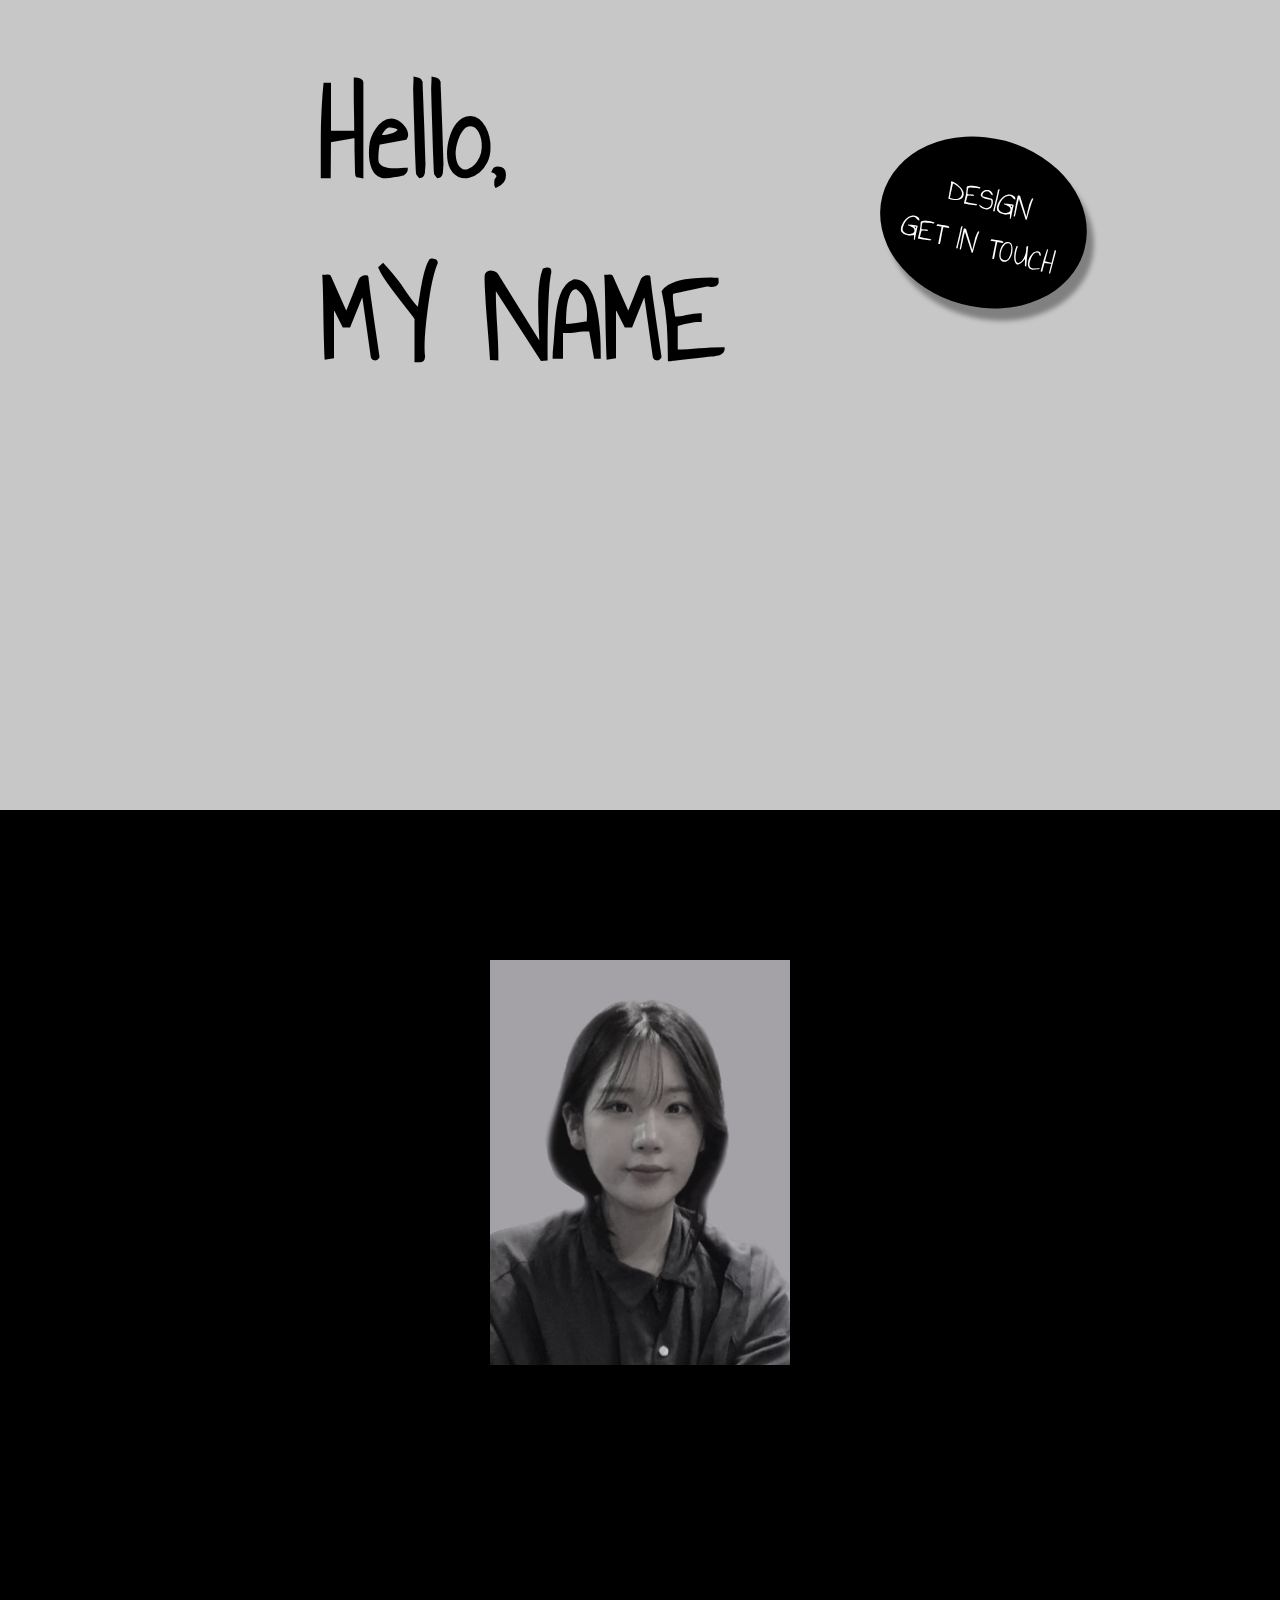
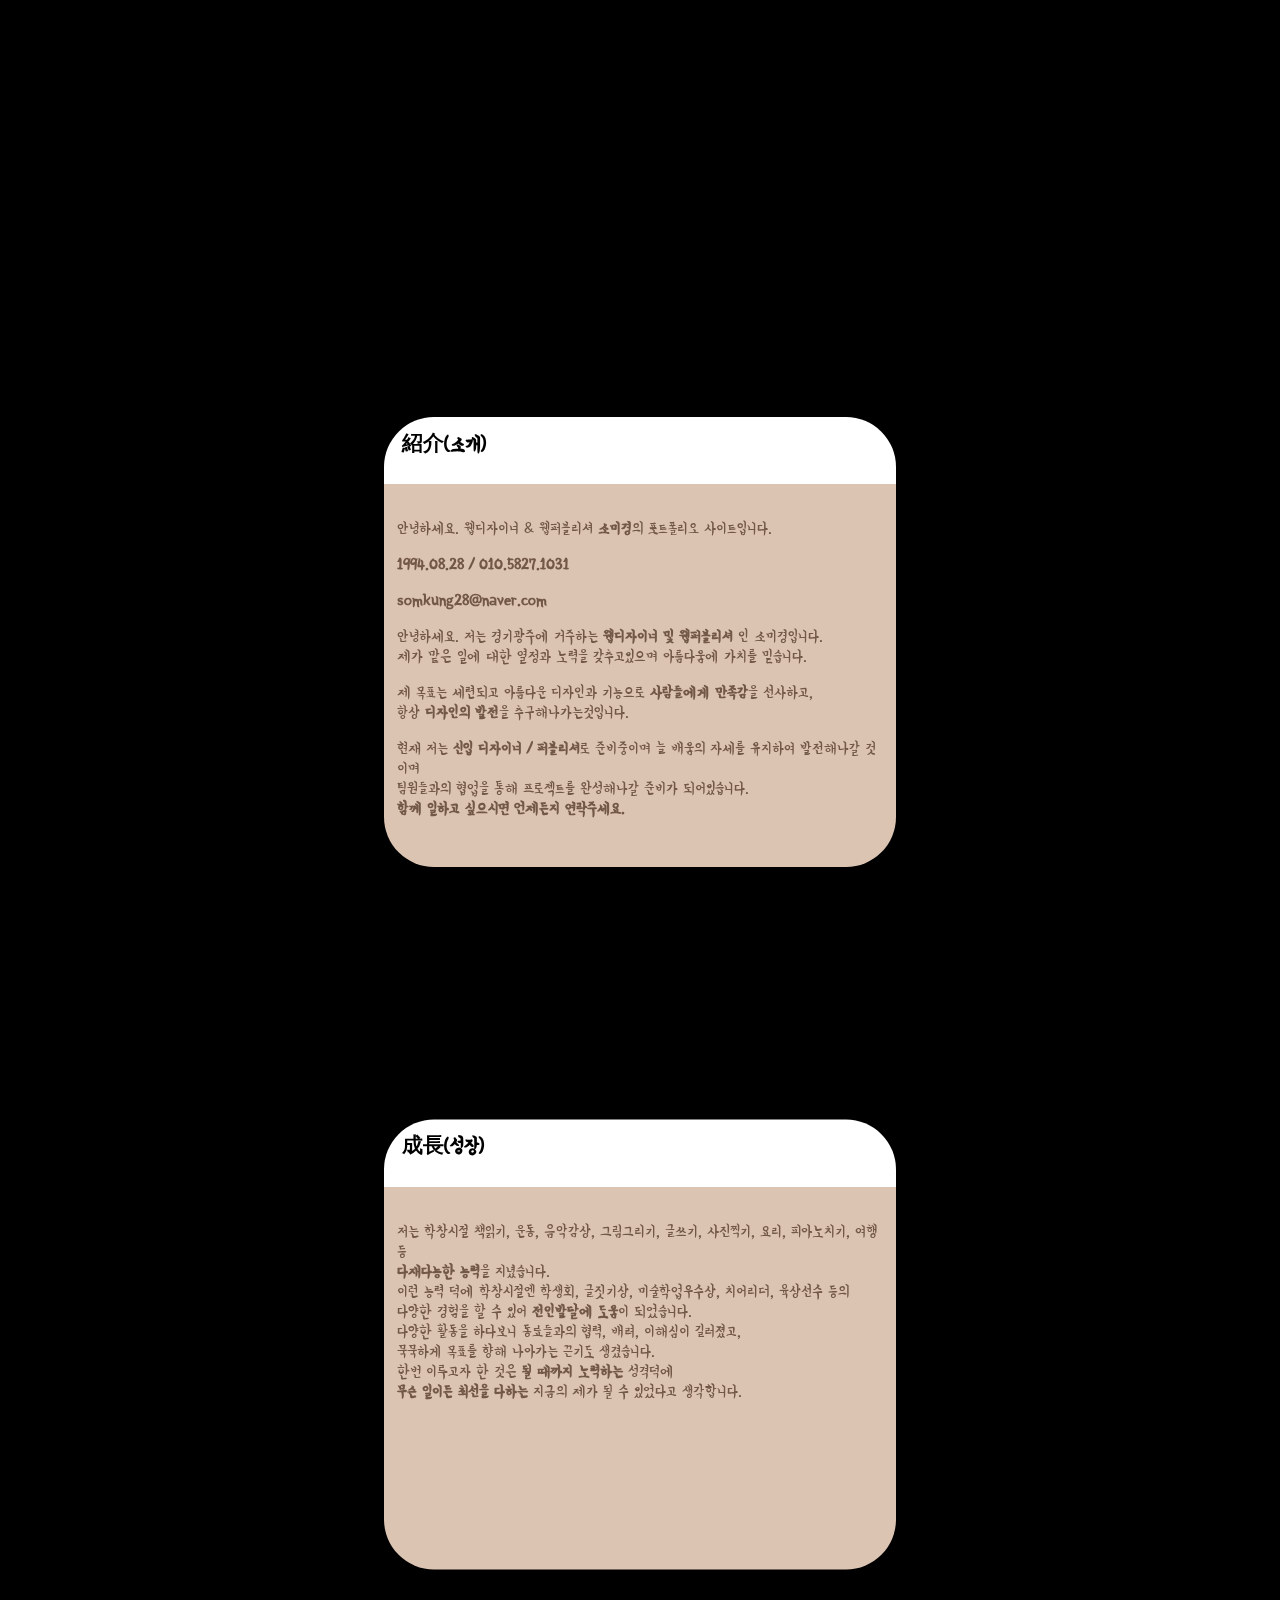
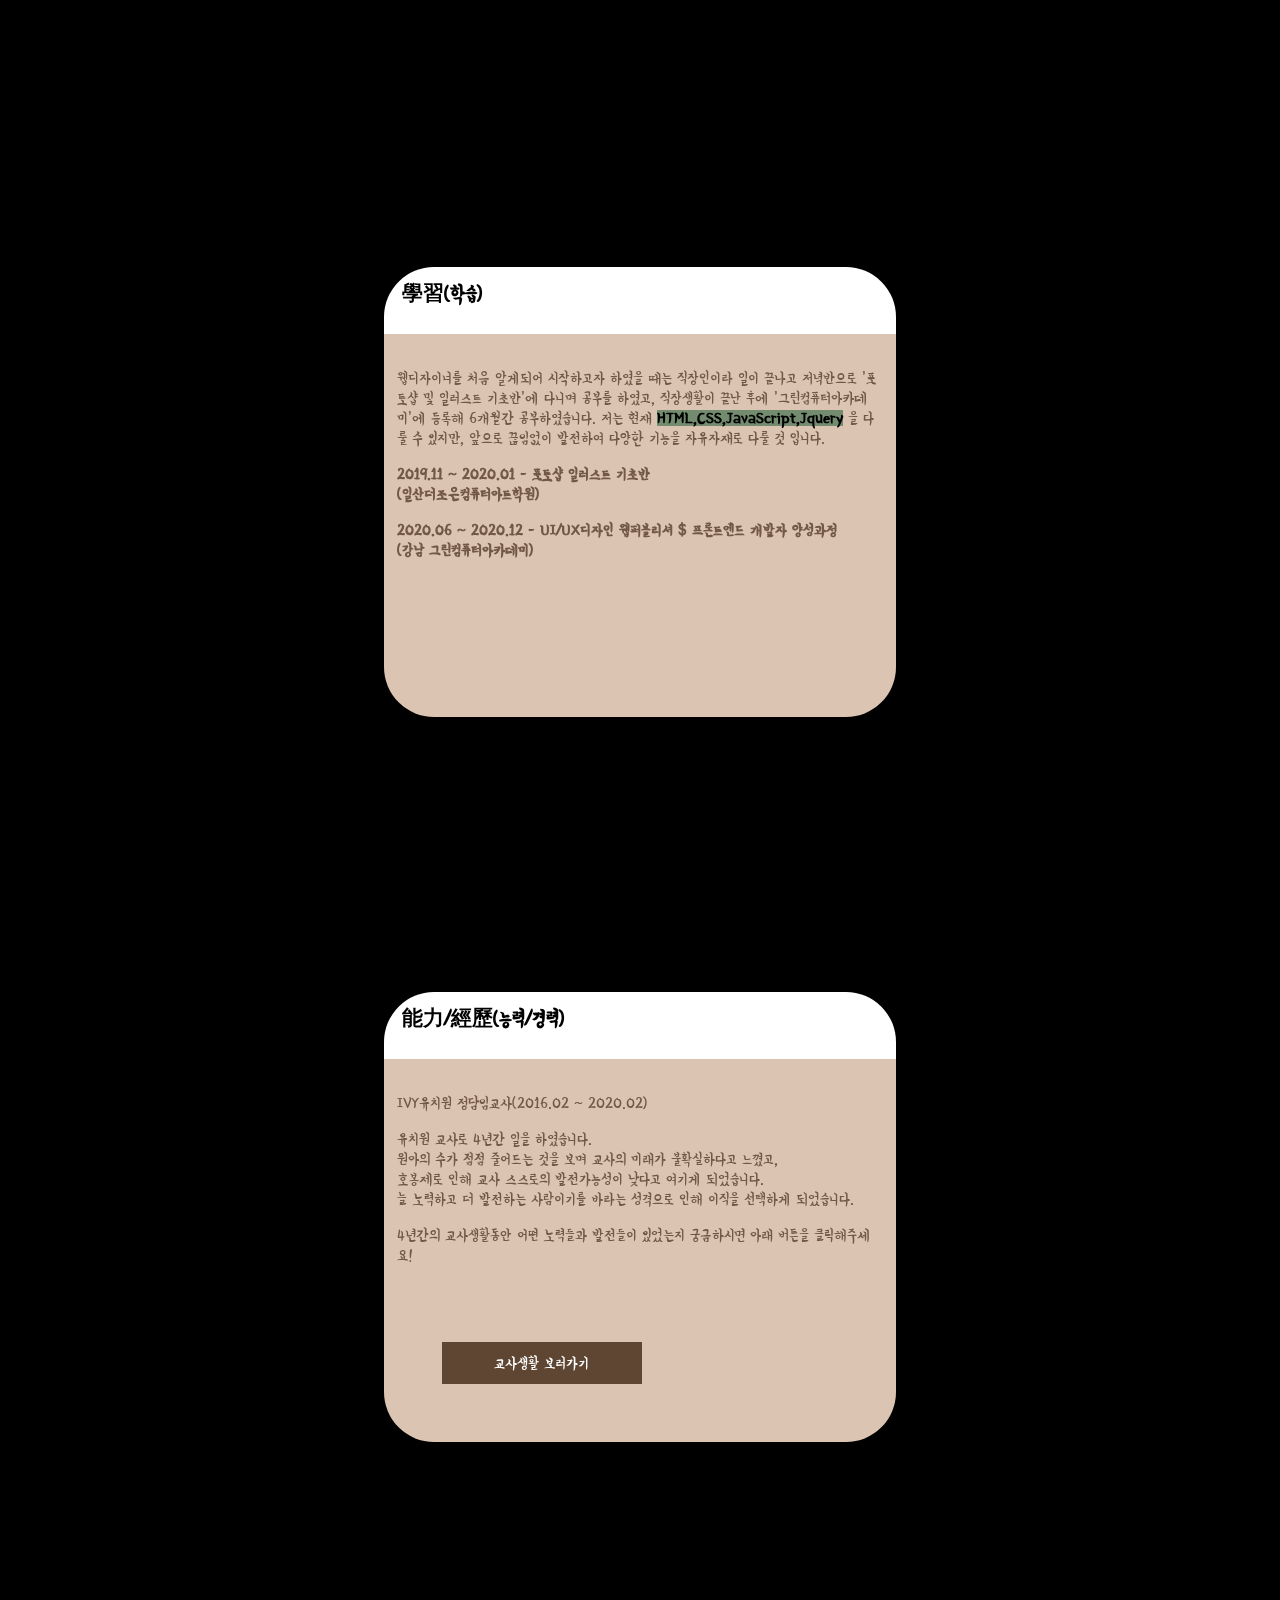
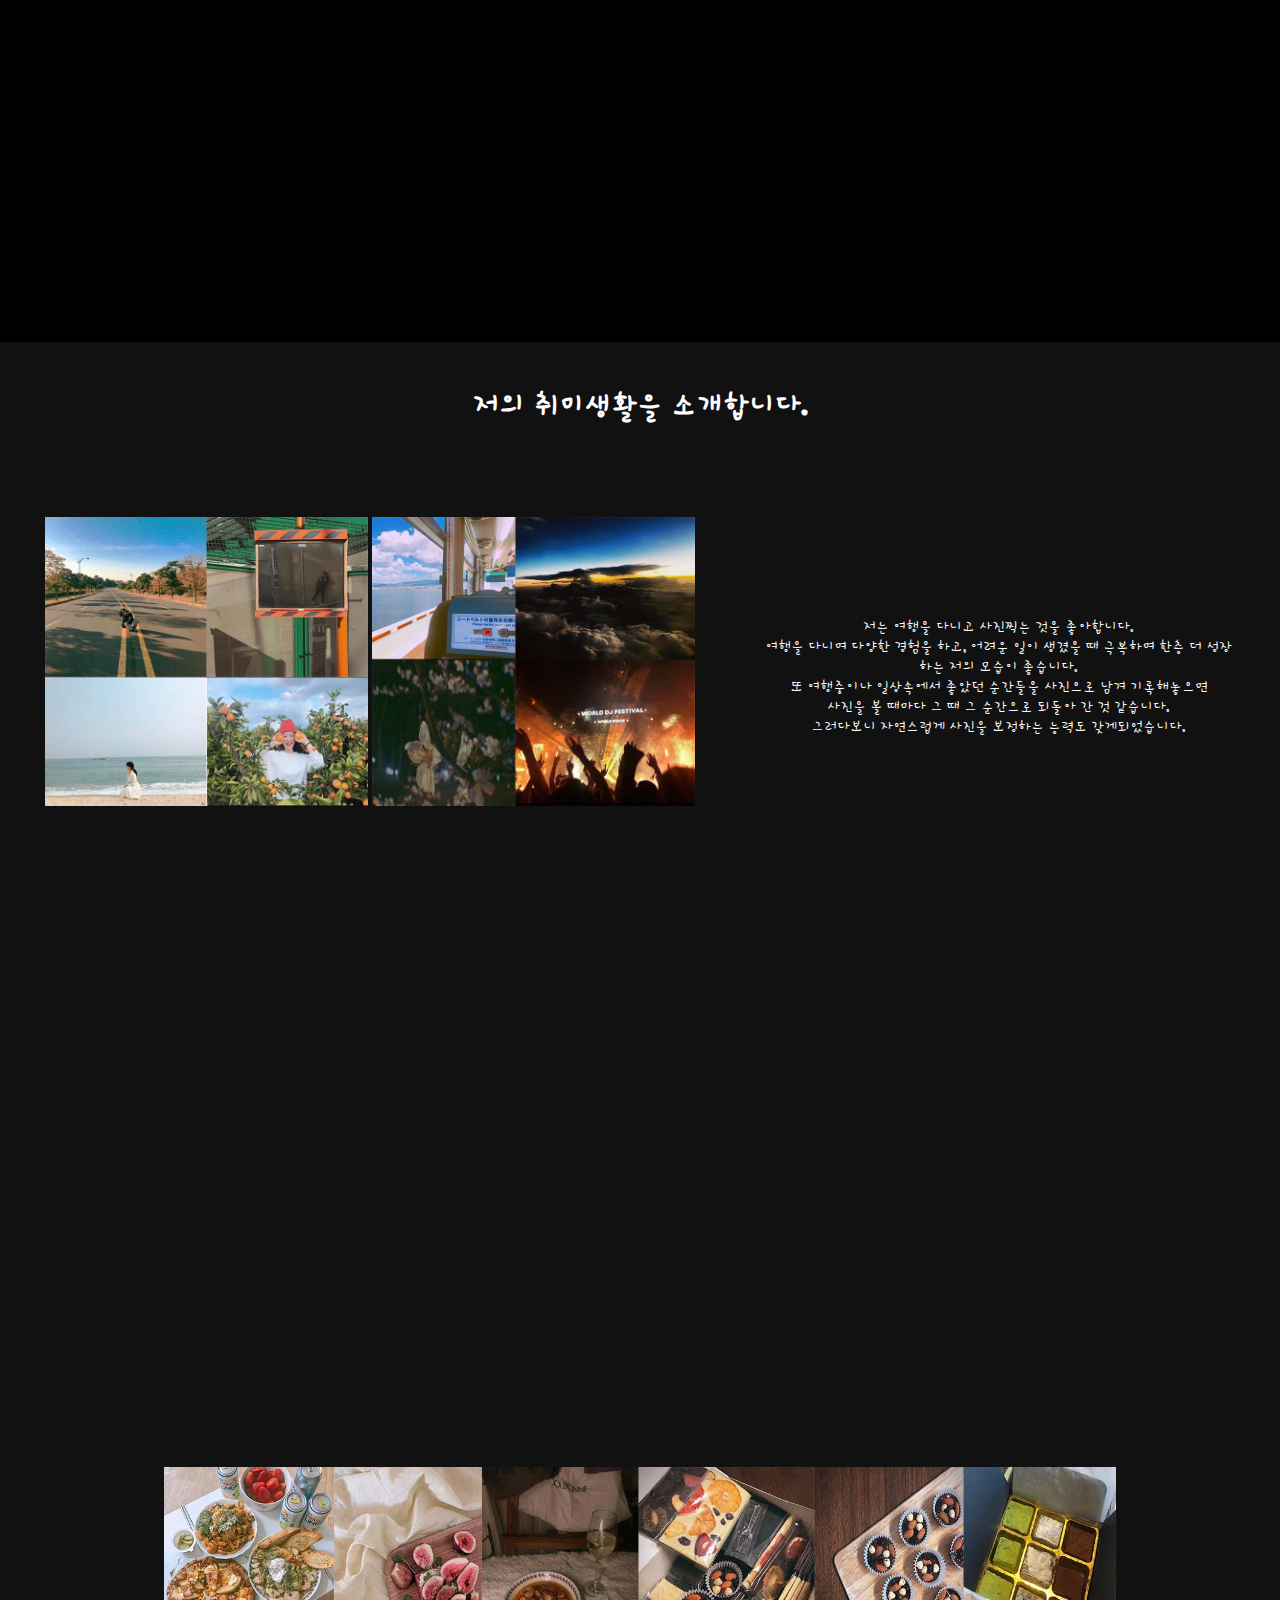
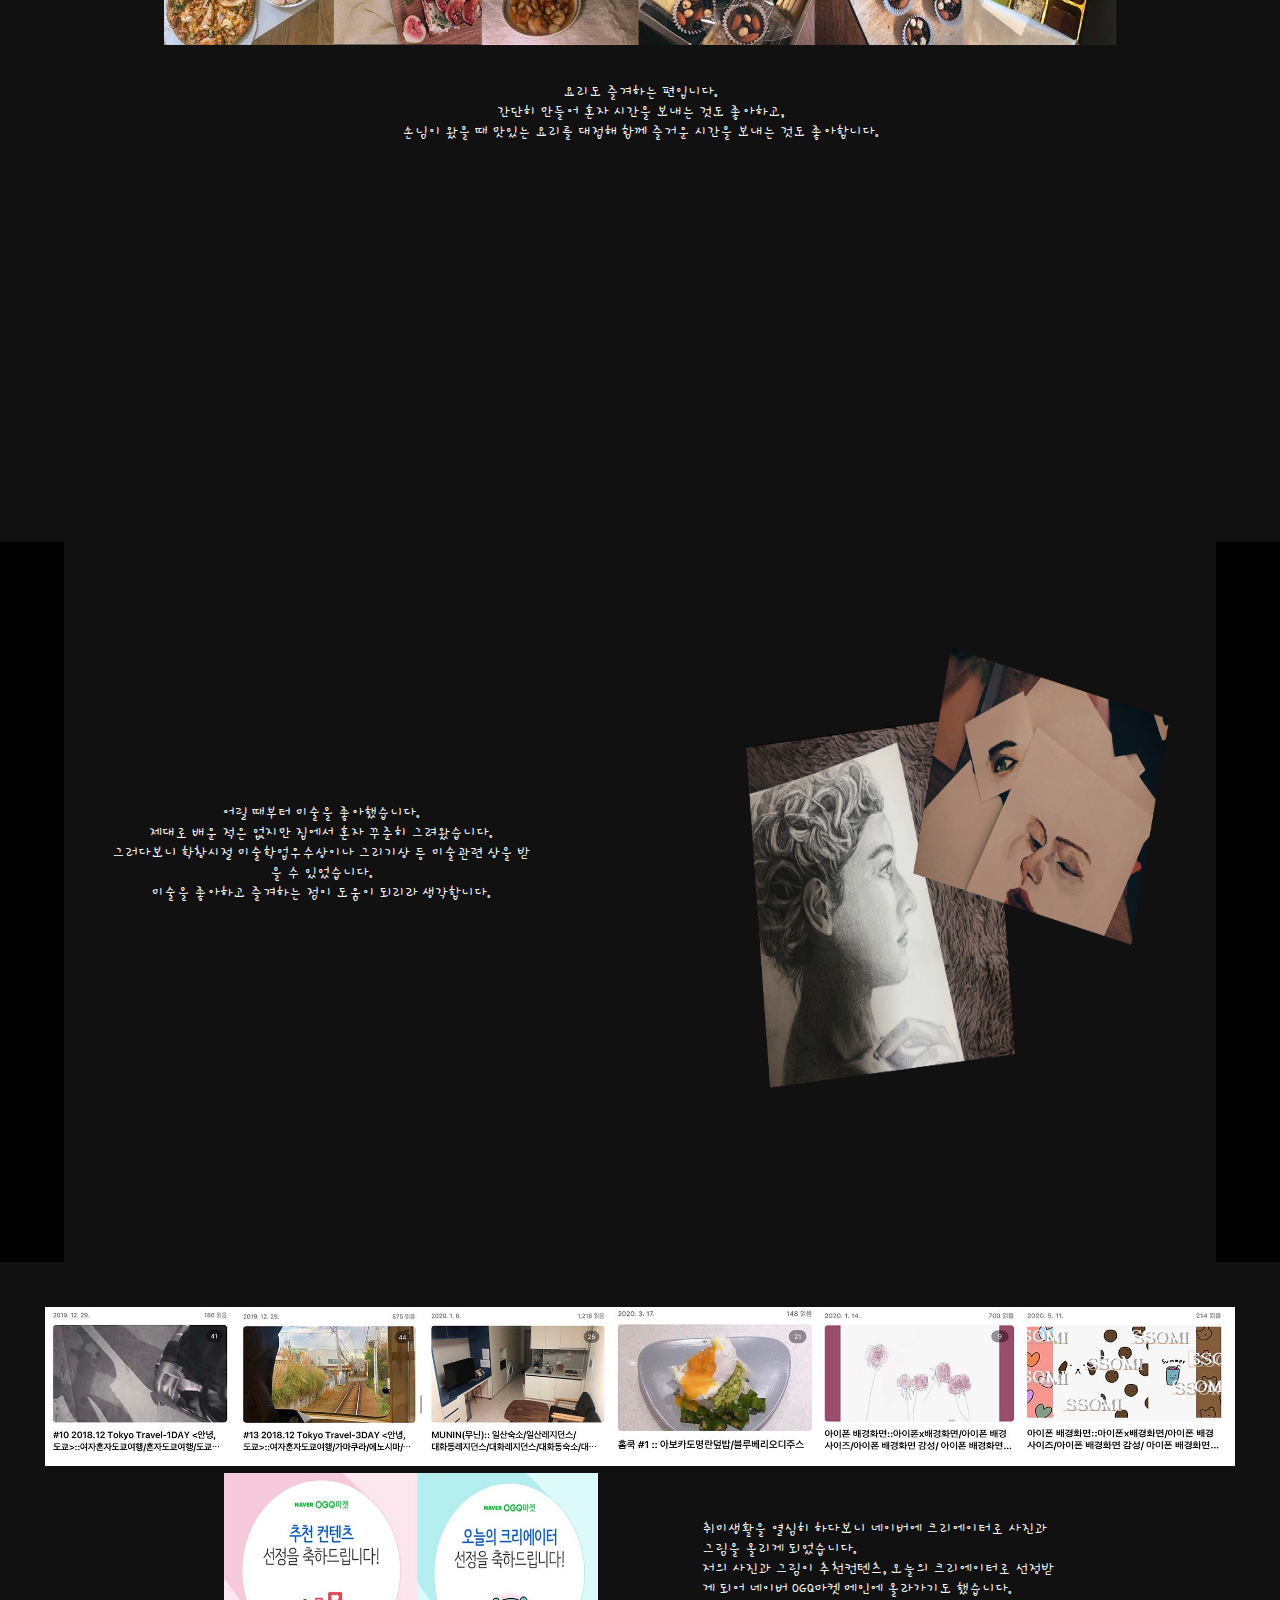
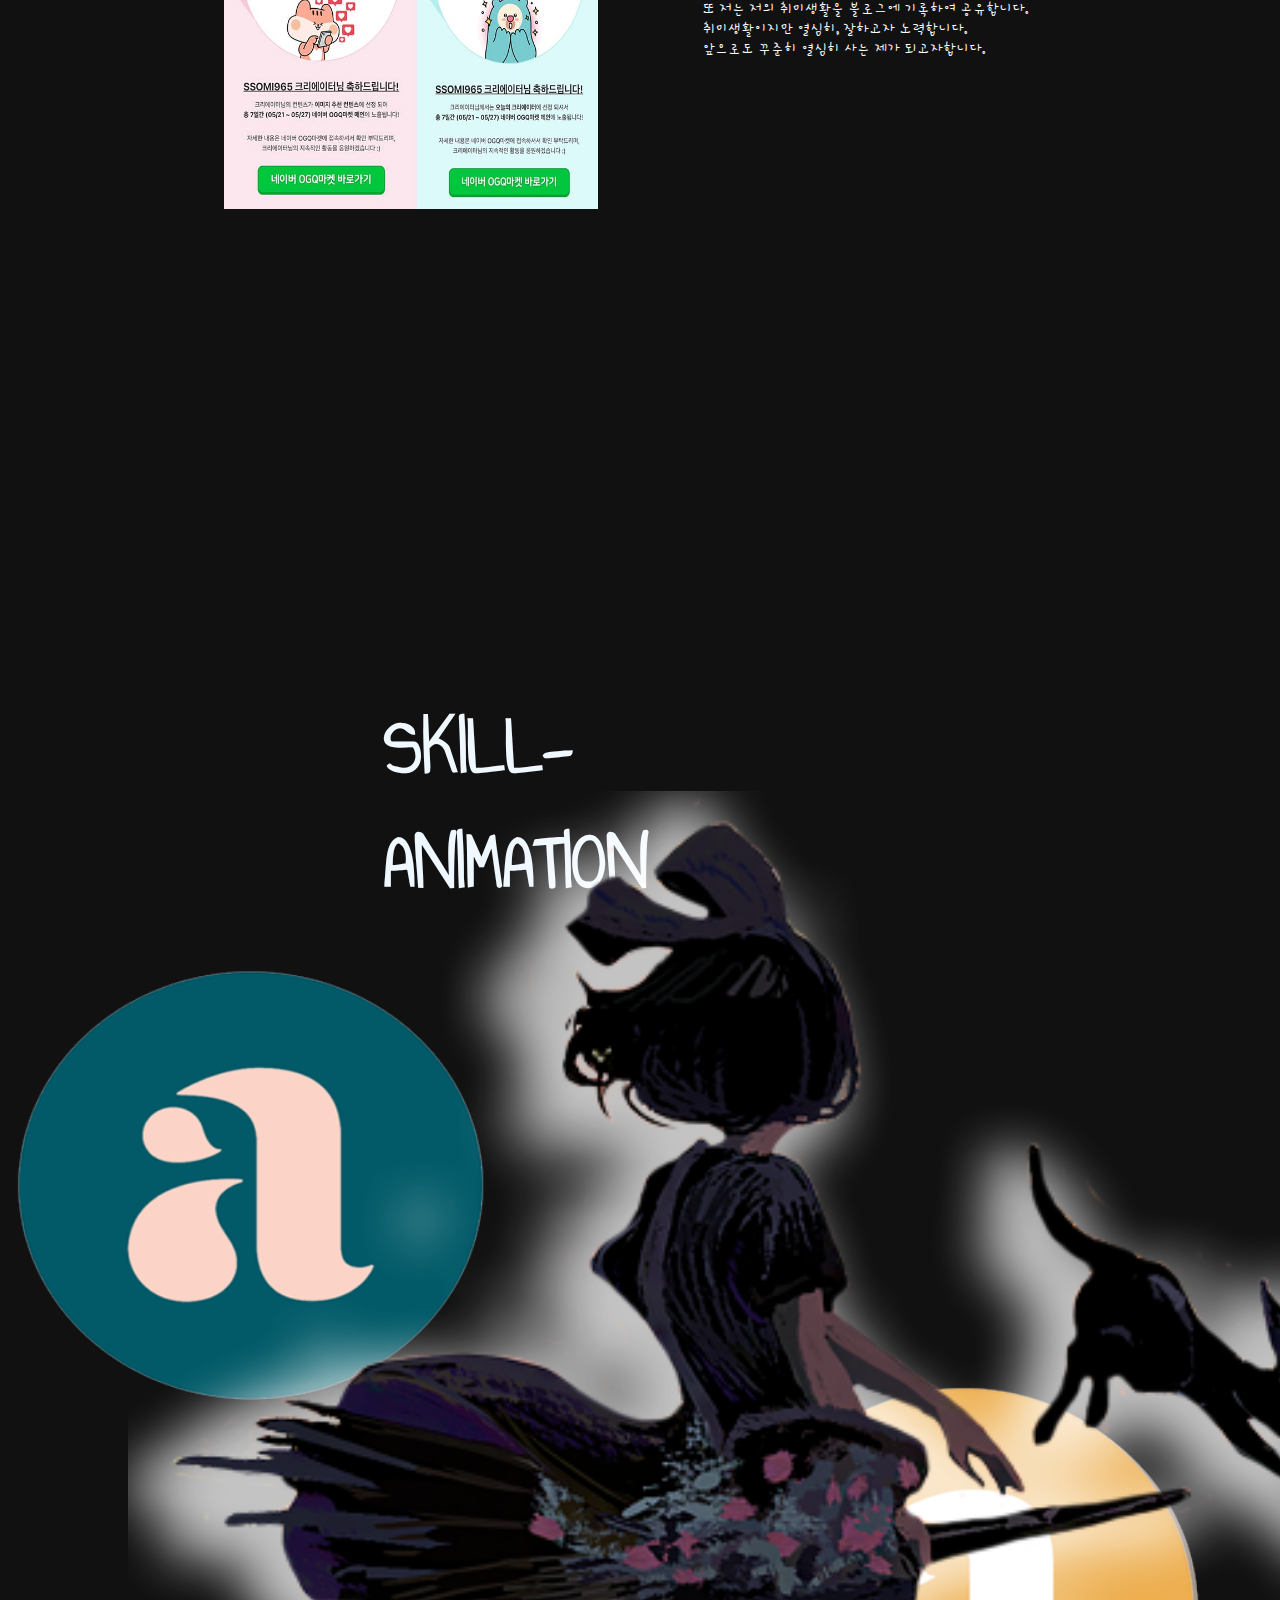
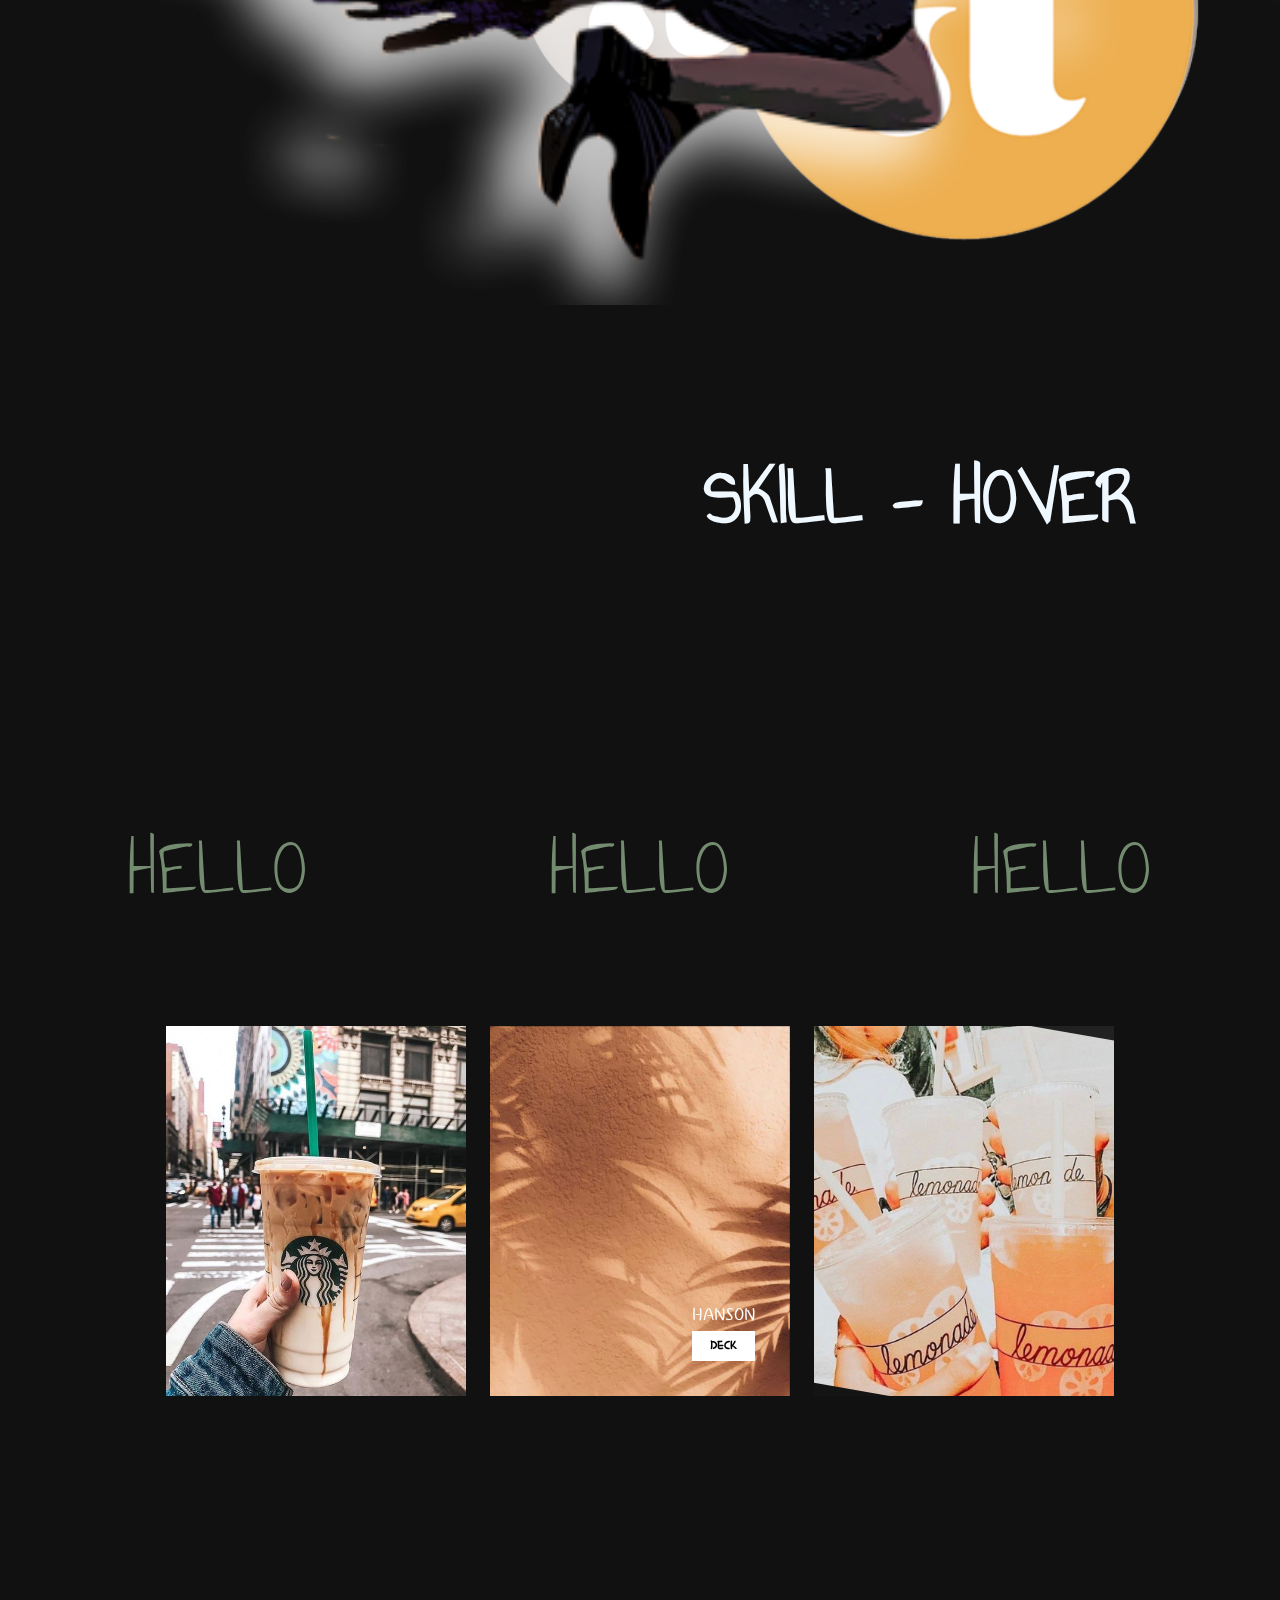
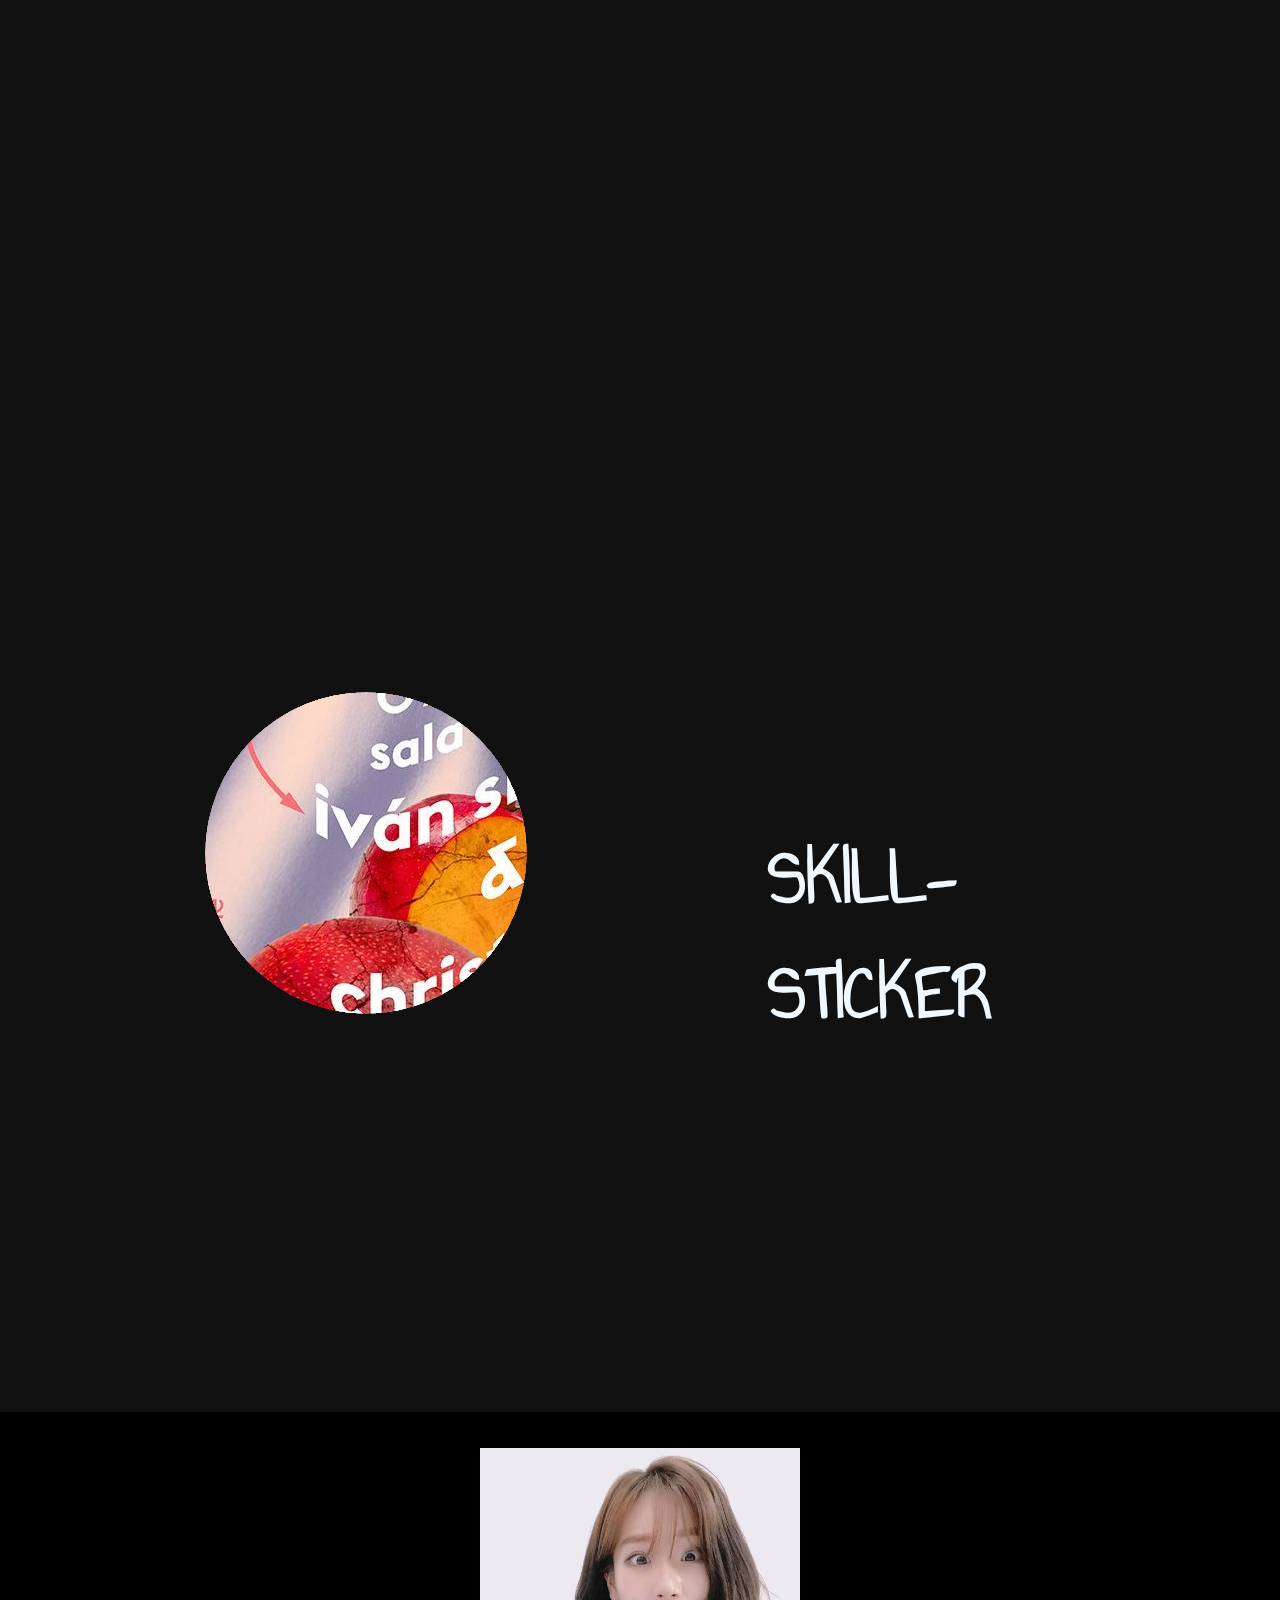
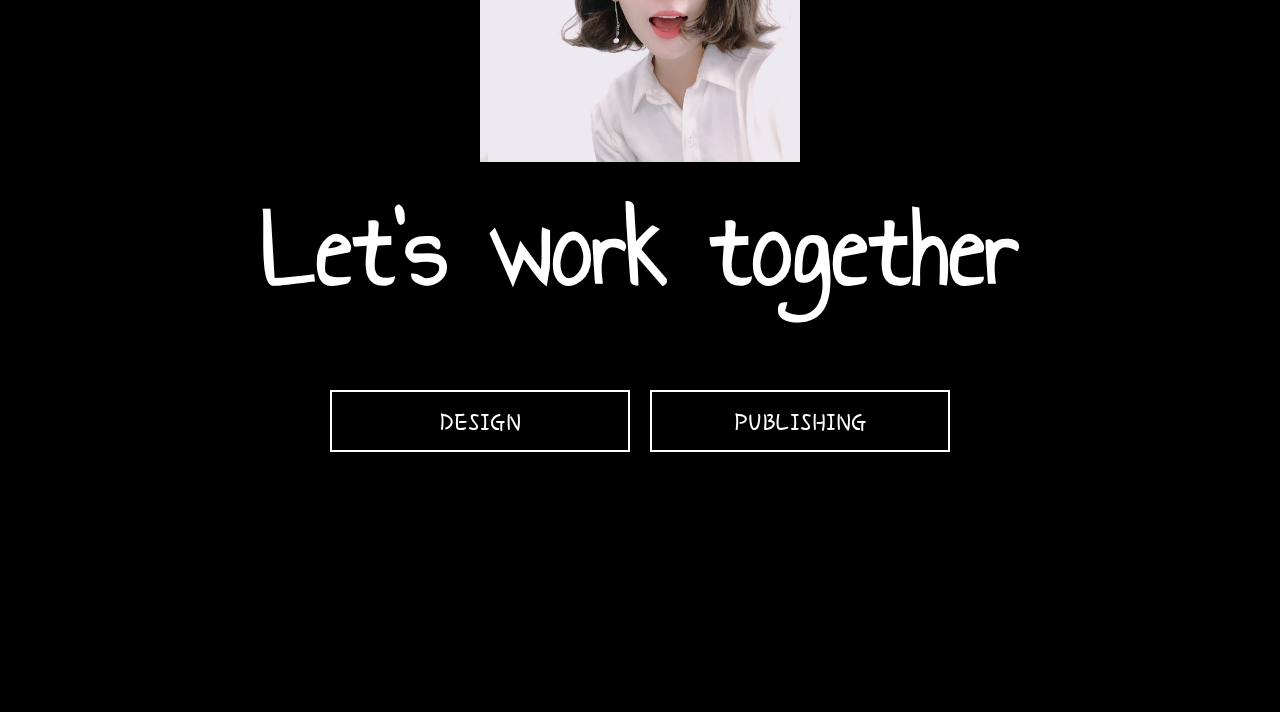
==== about.html @ 2513b3e5 "." ====
<!DOCTYPE html>
<html lang="en">

<head>
    <meta charset="UTF-8">
    <meta http-equiv="X-UA-Compatible" content="IE=edge">
    <meta name="viewport" content="width=device-width, initial-scale=1">
    <title>So Mi Gyeong</title>
    <link href="css/about.css" rel="stylesheet" type="text/css">
    <link href="https://unpkg.com/aos@2.3.1/dist/aos.css" rel="stylesheet">
    <script src="https://ajax.googleapis.com/ajax/libs/jquery/3.4.1/jquery.min.js"></script>
    <script src="https://unpkg.com/aos@2.3.1/dist/aos.js"></script>
    <script src="js/about.js"></script>

</head>
<!--   http://rwdb.kr/interactionbg-2/-->

<body class='outer-scratch'>
    <script>
        AOS.init();
    </script>
    <div class='outer-scratch'>
        <div class="inner-scratch">
            <div class="background grain"></div>
        </div>
    </div>

    <section id="section1">
        <div class="sti">
            <p><a href="index.html" class="eng">DESIGN<br>GET IN TOUCH</a></p>
        </div>
        <div class="sec1">
            <div class="typing-txt">
                <ul>
                    <li class="eng">Hello,</li>
                    <li class="eng">MY NAME IS</li>
                    <li class="eng">SO MI GYEONG</li>
                </ul>

            </div>
            <div class="typing">
                <ul>
                    <li class="eng"></li>
                    <li class="eng"></li>
                    <li class="eng"></li>
                </ul>
            </div>
        </div>
    </section>
    <section id="section2">
        <div class="sec2_box">
            <img src="img/profil.jpg">
        </div>
        <section id="slide">
            <ul>
                <li id="ab2">
                    <a class="about title">紹介(소개)</a>
                    <div class="ab2Box">
                        <P class="about">안녕하세요. 웹디자이너 & 웹퍼블리셔<b class="about"> 소미경</b>의 포트폴리오 사이트입니다.</P>
                        <p class="about"><b class="about">1994.08.28 / 010.5827.1031</b></p>
                    <p></p>
                        <p class="about"><b class="about">somkung28@naver.com</b></p>
                        <p class="about">안녕하세요. 저는 경기광주에 거주하는 <b class="about">웹디자이너 및 웹퍼블리셔</b> 인 소미경입니다.<br>
                        제가 맡은 일에 대한 열정과 노력을 갖추고있으며 아름다움에 가치를 믿습니다.</p>
                        <p class="about">제 목표는 세련되고 아름다운 디자인과 기능으로 <b class="about">사람들에게 만족감</b>을 선사하고,<br>
                            항상 <b class="about">디자인의 발전</b>을 추구해나가는것입니다.</p>
                        <p class="about">현재 저는 <b class="about">신입 디자이너 / 퍼블리셔</b>로 준비중이며 늘 배움의 자세를 유지하여 발전해나갈 것이며<br>
                        팀원들과의 협업을 통해 프로젝트를 완성해나갈 준비가 되어있습니다.<br>
                            <b class="about">함께 일하고 싶으시면 언제든지 연락주세요.</b></p>
                    </div>
                    
                </li>
                <li id="ab3">
                    <a class="about title">成長(성장)</a>
                    <div class="ab2Box">
                        <p class="about">저는 학창시절 책읽기, 운동, 음악감상, 그림그리기, 글쓰기, 사진찍기, 요리, 피아노치기, 여행 등<br> <b class="about">다재다능한 능력</b>을 지녔습니다.<br> 이런 능력 덕에 학창시절엔 학생회, 글짓기상, 미술학업우수상, 치어리더, 육상선수 등의<br> 다양한 경험을 할 수 있어 <b class="about">전인발달에 도움</b>이 되었습니다.<br>다양한 활동을 하다보니 동료들과의 협력, 배려, 이해심이 길러졌고,<br> 묵묵하게 목표를 향해 나아가는 끈기도 생겼습니다.<br>한번 이루고자 한 것은 <b class="about">될 때까지 노력하는</b> 성격덕에<br> <b class="about">무슨 일이든 최선을 다하는</b> 지금의 제가 될 수 있었다고 생각합니다.
                        </p>
                    </div>
                </li>
                <li id="ab4">
                    <a class="about title">學習(학습)</a>
                    <div class="ab2Box">
                        <p class="about">
                            웹디자이너를 처음 알게되어 시작하고자 하였을 때는 직장인이라 일이 끝나고 저녁반으로
                            '포토샵 및 일러스트 기초반'에 다니며 공부를 하였고, 직장생활이 끝난 후에 '그린컴퓨터아카데미'에 등록해 6개월간 공부하였습니다.  저는 현재 <mark class="about">HTML,CSS,JavaScript,Jquery</mark> 을 다룰 수 있지만, 앞으로 끊임없이 발전하여 다양한 기능을 자유자재로 다룰 것 입니다.
                        </p>
                        <p class="about"><b class="about">2019.11 ~ 2020.01 - 포토샵 일러스트 기초반<br>(일산더조은컴퓨터아트학원)</b></p>
                        <p class="about"><b class="about">2020.06 ~ 2020.12 - UI/UX디자인 웹퍼블리셔 $ 프론트엔드 개발자 양성과정<br>(강남 그린컴퓨터아카데미)</b></p>
                    
                    </div>
                    
                </li>
                <li id="ab5">
                    <a class="about title">能力/經歷(능력/경력)</a>
                    <div class="ab2Box">
                   
                    <p class="about">IVY유치원 정담임교사(2016.02 ~ 2020.02)</p>
                    <p class="about">유치원 교사로 4년간 일을 하였습니다.<br>원아의 수가 점점 줄어드는 것을 보며 교사의 미래가 불확실하다고 느꼈고,<br>호봉제로 인해 교사 스스로의 발전가능성이 낮다고 여기게 되었습니다.<br>늘 노력하고 더 발전하는 사람이기를 바라는 성격으로 인해 이직을 선택하게 되었습니다.</p>
                        <p class="about">4년간의 교사생활동안 어떤 노력들과 발전들이 있었는지 궁금하시면 아래 버튼을 클릭해주세요!</p>
                    </div>
                    <div class="ab5Btn">
                    <p class="about"><a href="index2.html" class="about">교사생활 보러가기</a></p>
                    </div>
                    
                </li>
            </ul>
        </section>
        <section id="aboutSub">
            
        <div class="sub1">
            <h2>저의 취미생활을 소개합니다.</h2>
            <div class="sub1_3">
            <div class="sub1_1">
              <img src="img/about2/1.jpg">
              <img src="img/about2/2.jpg">
            </div>
            <div class="sub1_2">
              <p>저는 여행을 다니고 사진찍는 것을 좋아합니다.<br>여행을 다니며 다양한 경험을 하고, 어려운 일이 생겼을 때 극복하며 한층 더 성장하는 저의 모습이 좋습니다.<br> 또 여행중이나 일상속에서 좋았던 순간들을 사진으로 남겨 기록해놓으면<br> 사진을 볼 때마다 그 때 그 순간으로 되돌아 간 것 같습니다.<br> 그러다보니 자연스럽게 사진을 보정하는 능력도 갖게되었습니다. </p>
            </div>
            </div>
            
         </div>
            <div class="sub2">
            <div class="sub2_1">
              <img src="img/about2/3.jpg">
            </div>
            <div class="sub2_2">
              <p>요리도 즐겨하는 편입니다.<br> 간단히 만들어 혼자 시간을 보내는 것도 좋아하고,<br> 손님이 왔을 때 맛있는 요리를 대접해 함께 즐거운 시간을 보내는 것도 좋아합니다.</p>
            </div>
         </div>
          <div class="sub3">
            <div class="sub3_1">
                <figure>
                        
                    <figcaption>
                         <p>어릴 때부터 미술을 좋아했습니다.<br>제대로 배운 적은 없지만 집에서 혼자 꾸준히 그려왔습니다.<br> 그러다보니 학창시절 미술학업우수상이나 그리기상 등 미술관련 상을 받을 수 있었습니다.<br>미술을 좋아하고 즐겨하는 점이 도움이 되리라 생각합니다.</p>
                        </figcaption>
                    
                    <img src="img/about2/5.png">
                    </figure>
            </div>
         </div>
            
            <div class="sub4">
            <div class="sub4_1">
              <img src="img/about2/6.jpg">
            </div>
                <div class="sub4_2">
                    <figure>
                        <img src="img/about2/4.jpg">
                    <figcaption>
                        <p>취미생활을 열심히 하다보니 네이버에 크리에이터로 사진과 그림을 올리게 되었습니다.<br>저의 사진과 그림이 추천컨텐츠, 오늘의 크리에이터로 선정받게 되어 네이버 OGQ마켓 메인에 올라가기도 했습니다.<br>또 저는 저의 취미생활을 블로그에 기록하여 공유합니다.<br>취미생활이지만 열심히, 잘하고자 노력합니다.<br>앞으로도 꾸준히 열심히 사는 제가 되고자합니다.</p>
                        </figcaption>
                    </figure>
              
            </div>
         </div>
        </section>
        <section id="section5">
            <div class="sec5T">
                <h2 class="eng">SKILL-<br>ANIMATION</h2>
            </div>
            <div class="sec5_1">
                <img src="img/publishing/sec5_1.png">
            </div>
            <div class="sec5_2">
                <img src="img/publishing/sec5_2.png">
            </div>
            <div class="sec5_3">
                <img src="img/publishing/sec5_3.png">
            </div>
            
            <div class="sec5_4">
             <img src="img/sec5_4.png">
            </div>
        </section>
        <section id="section6">
            <div class="sec6">
                <h2 class="eng">SKILL - HOVER</h2>
            </div>
            <nav>
                <a class="eng">HELLO</a>
                <a class="eng">HELLO</a>
                <a class="eng">HELLO</a>
            </nav>
            <div class="sec6_1"></div>
        </section>
        <section id="section7">
            <div class="sec7">
                <h2 class="eng">SKILL-<br>STICKER</h2>
            </div>
            <div class="sec7_1"></div>
        </section>

        <section id="section4">
            <div class="sec4">
                
                <div id="sec4_1">
                    <img src="img/KakaoTalk_20201105_213045163.jpg">
                </div>
                
                <h2 class="eng">Let's work together</h2>
                
                <div class="box">
                    <div class="sec4_2">
                        <p class="eng"><a href="design.html">DESIGN</a></p>
                        <p class="eng"><a href="publishing.html">PUBLISHING</a></p>
                    </div>
                </div>
                
            </div>
        </section>
    </section>




</body></html>
---- css/about.css ----
@import url('common.css');

body {
    width: 100%;
}

.background {
    width: 100%;
    height: 100%;
}

.outer-scratch,
.inner-scratch {
    height: inherit;
}

.outer-scratch:after,
.inner-scratch:after {
    content: '';
    width: 100%;
    height: 80%;
    position: absolute;
    top: 0;
    left: 0;
    opacity: .1;
    background: url('https://s3-us-west-2.amazonaws.com/s.cdpn.io/662025/scratch.png') repeat center center;
    -webkit-animation: scratch 0.45s steps(1) infinite;
    animation: scratch 0.45s steps(1) infinite;
}

.inner-scratch:after {
    -webkit-animation: inner-scratch 2s infinite;
    animation: inner-scratch 2s infinite;
}

#section1 {
    width: 100%;
    height: 90vh;
    margin: 0 auto;
    padding: 5vh 0;
    position: relative;
    background-color: #c7c7c7;
}

#section1::after {
    content: '';
    width: 100%;
    height: 100%;
    position: absolute;
    top: 0;
    opacity: 0.4;
    background: url('https://s3-us-west-2.amazonaws.com/s.cdpn.io/662025/grain.jpg') repeat center center;
    -webkit-animation: grain 0.5s steps(1) infinite;
    animation: grain 0.5s steps(1) infinite;
}

.sti p {
    background: #000;
    padding: 3% 2%;
    border-radius: 100%;
    position: absolute;
    top: 15%;
    right: 15%;
    text-align: center;
    transform: rotate(15deg);
    box-shadow: 10px 10px 5px gray;
    cursor: pointer;
    z-index: 999;
}

#section1 p a {
    font-size: 2em;
    color: #fff;
}

.sec1 {
    width: 50%;
    margin: 0 auto;
    position: relative;
    z-index: 9;
    font-size: 8em;
    font-weight: bolder;
}

.typing-txt {
    display: none;
}

.typing-txt ul {}

.typing ul li.on {
    display: inline-block;
    animation-name: cursor;
    animation-duration: 0.3s;
    animation-iteration-count: infinite;
    font-size: 1em;
}

@keyframes cursor {
    0% {
        border-right: 1px solid #fff
    }

    50% {
        border-right: 1px solid #000
    }

    100% {
        border-right: 1px solid #fff
    }
}


#section2 {
    width: 100%;
    margin: 0 auto;
    height: auto;
    z-index: 0;
    padding-top: 100px;
    background-color: #000;
}


.sec2_box {
    width: 400px;
    margin: 0 auto;
    position: sticky;
    top: 0;
    padding: 50px;
}

.sec2_box img {
    width: 100%;
    filter: grayscale(80%);
}

.sec2 {
    width: 100%;
}

#slide {
    width: 100%;
    height: auto;
    margin: 0 auto;
    z-index: 1;
    padding-top: 50%;
}

#slide ul {
    width: 100%;
    margin: 0 auto;
    position: relative;
}

#slide ul li {
    width: 40%;
    height: 450px;
    border-radius: 50px;
    font-size: 1em;
    padding: 1%;
    background: linear-gradient(360deg, #dcc4b2 85%, #ffffff 15%);
}

#slide ul li:nth-of-type(1) {
    position: sticky;
    top: 10%;
    left: 50%;
    transform: translate(-50%, -10%);
    margin-bottom: 25%;
}

#slide ul li:nth-of-type(2) {
    position: sticky;
    top: 30%;
    left: 50%;
    transform: translate(-50%, -25%);
    margin-bottom: 25%;
}

#slide ul li:nth-of-type(3) {
    position: sticky;
    top: 45%;
    left: 50%;
    transform: translate(-50%, -30%);
    margin-bottom: 25%;
}

#slide ul li:nth-of-type(4) {
    position: sticky;
    top: 50%;
    left: 50%;
    transform: translate(-50%, -40%);
    margin-bottom: 25%;
}


#section2 ul li img {
    width: 100%;
}

.title{
    font-size: 1.3em;
    font-weight: bolder;
    text-align: left;
    padding: 1%;
}
.ab2Box{
    width: 100%;
    margin: 0 auto;
    padding-top: 5vh;
    
}
.ab2Box p {
    font-size: 1em;
    color: #725947;
}
.ab2Box mark {
    background: #738c6f;
    font-weight: bolder;
}

.ab5Btn{
    padding-top: 5vh;
    padding-left: 5vh;
}
.ab5Btn p{
     width: 200px;
     border: 1px solid #5e4633;
    padding: 10px;
    text-align: center;
    background-color: #5e4633;
    font-size: 1em;
}
.ab5Btn p a{
   font-size: 1em;
   color: #fff;
}
.aboutSub{
   width: 100%;
    height: auto;
    margin: 0 auto;
    background: #111111;
    padding-top: 10%;
    overflow: hidden;
    position: relative; 
}
.sub1{
    width: 100%;
    height: 120vh;
    margin: 0 auto;
    background: #111111;
    position: sticky;
    top: 0;
    padding: 5vh;
}
.sub1 h2{
    width: 100%;
    font-size: 2em;
    text-align: center;
    color: #fff;
    padding-bottom: 10vh;
}
.sub1_3{
    display: flex;
    justify-content: space-between;
    align-content: center;
}
.sub1_1{
    width: 80%;
    margin: 0 auto;
}
.sub1_1 img{
    width: 45%;
}
.sub1_2 p{
    width: 100%;
    margin: 0 auto;
    text-align: center;
    color: #fff;
    padding-top: 100px;
}

.sub2{
    width: 100%;
    height: 80vh;
    margin: 0 auto;
    background: #111111;
    position: sticky;
    top: 0;
    padding: 5vh;
}
.sub2_1{
    width: 80%;
    margin: 0 auto;
}
.sub2_1 img{
    width: 100%;
}
.sub2_2 p{
    width: 80%;
    margin: 0 auto;
    text-align: center;
    color: #fff;
    padding-top: 30px;
}

.sub3{
    width: 90%;
    height: 80vh;
    margin: 0 auto;
    background: #111111;
    position: sticky;
    top: 0;
    padding: 5vh;
}
.sub3_1{
    width: 100%;
    position: relative;
}
.sub3_1 figure{
    width: 100%;
    display: flex;
    justify-content: space-between;
    align-content: center;
}
.sub3_1 figure img{
    width: 40%;
}
.sub3_1 figure figcaption{
    width: 40%;
    padding: 200px 0;
}
.sub3_1 figure figcaption p{
    text-align: center;
    color: #fff;
}
.sub4{
    width: 100%;
    height: 100vh;
    margin: 0 auto;
    background: #111111;
    position: sticky;
    top: 0;
    padding: 5vh;
}
.sub4_1{
    width: 100%;
    margin: 0 auto;
    text-align: center;
}
.sub4_1 img{
    width: 100%;
}
.sub4_2{
    width: 100%;
    margin: 0 auto;
}
.sub4_2 figure{
    width: 70%;
    margin: 0 auto;
    display: flex;
    justify-content: space-between;
    align-content: center;
}
.sub4_2 figure img{
    width: 45%;
}
.sub4_2 figure figcaption{
    width: 50%;
}
.sub4_2 figure figcaption p{
    color: #fff;
    padding-top: 30px;
    padding-left: 15%;
}


#section5 {
    width: 100%;
    height: 150vh;
    margin: 0 auto;
    background: #111111;
    padding-top: 10%;
    overflow: hidden;
    position: relative;
}

.sec5T {
    width: 100%;
    margin: 0 auto;
    padding-left: 30%;
    z-index: 999;

}

.sec5T h2 {
    color: aliceblue;
    font-size: 5em;
}

.sec5_1 {
    display: inline-block;
    width: 500px;
    height: 500px;
    overflow: hidden;
    animation: ball 2s ease-in Infinite Alternate;
}

@keyframes ball {
    0% {
        width: 100px;
    }

    95% {
        width: 500px;
    }
}

.sec5_1 img {
    width: 100%;
}

.sec5_2 {
    position: relative;
    left: 40%;
    top: 0;
    width: 300px;
    height: 300px;
    animation: ball2 2s ease-in Infinite Alternate;
}

.sec5_2 img {
    width: 100%;
}


@keyframes ball2 {
    0% {
        width: 0;
    }

    90% {
        width: 100px;
    }

    to {
        width: 100px;
        height: auto;
        top: -50%;
    }
}

.sec5_3 {
    display: inline-block;
    width: 500px;
    height: 500px;
    border: 1px solid none;
    border-radius: 100%;
    overflow: hidden;
    position: absolute;
    bottom: 5%;
    right: 5%;
    animation: ball3 2s ease-in Infinite Alternate;
}

@keyframes ball3 {
    0% {
        top: 0px;
    }

    95% {
        width: 100px;
    }

    to {
        top: 300px;
        width: 100px;
        height: 80px;
    }
}

.sec5_3 img {
    width: 100%;
    border-radius: 100%;
}

.sec5_4{
    width: 100%;
    position: absolute;
    bottom: 0%;
    left: 10%;
    animation: mv 7s infinite;
}
@keyframes mv {
    0% {
        width: 30%;
        bottom: 0%;
        left: 0;
        transform: translateX(-150%);
    }
    20%{
        width: 10%;
        bottom: 30%;
        left: 20%;
    }
    
    40%{
        width: 30%;
        bottom: 10%;
        left: 40%;
    }
    70%{
        width: 10%;
        bottom: 30%;
        left: 90%;
    }
   
    90%{
       width: 25%;
        bottom: 40%;
        left: 100%;
    }

    100% {
       transform: translateX(150%);
    }

}
.sec5_4 img{
    width: 100%;
}

#section6 {
    width: 100%;
    height: 200vh;
    margin: 0 auto;
    background: #111111;
    position: relative;
}

#section6::after {
    content: '';
    width: 100%;
    height: 100%;
    position: absolute;
    top: 0%;
    opacity: .11;
    background: url('https://s3-us-west-2.amazonaws.com/s.cdpn.io/662025/grain.jpg') repeat center center;
    background: url('https://s3-us-west-2.amazonaws.com/s.cdpn.io/662025/grain.jpg') repeat center center;
    -webkit-animation: grain 0.5s steps(1) infinite;
    animation: grain 0.5s steps(1) infinite;
}

.sec6 {
    width: 100%;
    margin: 0 auto;
    padding-left: 55%;
    z-index: 999;
    padding-top: 10%;
}

.sec6 h2 {
    color: aliceblue;
    font-size: 5em;
}

#section6 nav {
    width: 80%;
    margin: 0 auto;
    display: flex;
    justify-content: space-between;
    align-content: center;
    padding-top: 20%;
    z-index: 999;
}

#section6 nav a {
    color: #738c6f;
    font-size: 5em;
    z-index: 999;
    transition: .5s;
}

#section6 nav.active a {
    filter: blur(10px);
    z-index: 999;
}

#section6 nav a:hover {
    filter: blur(0px);
    z-index: 999;
}

nav a:hover {
    -ms-transform: scale(1.1);
    -webkit-transform: scale(1.1);
    transform: scale(1.1);
    filter: blur(0px);
    z-index: 999;
}

#section7 {
    width: 100%;
    height: 100vh;
    margin: 0 auto;
    background: #111111;
    position: relative;
    padding: 30px;
    overflow: hidden;
}

.sec7 {
    width: 100%;
    margin: 0 auto;
    z-index: 999;
    padding-top: 10%;
    position: absolute;
    top: 20%;
    left: 60%;
}

.sec7 h2 {
    color: aliceblue;
    font-size: 5em;
}

.sec7_1 {
    width: 100%;
    margin: 0 auto;
    position: absolute;
    top: 20%;
    left: 0;
    padding-left: 16%;
}


#sectionlast {
    width: 100%;
    height: 100vh;
    margin: 0 auto;
    overflow: hidden;
    position: relative;
    background: #111111;
    padding: 300px 0;
}

#sectionlast h2 {
    width: 100%;
    margin: 0 auto;
    text-align: center;
    font-size: 8em;
    color: #738c6f;
    padding-bottom: 50px;
    animation: ani 1s infinite alternate;
    transition: .5s;
}

@keyframes ani {
    0% {
        transform: translate(0, 0);
    }

    100% {
        transform: translate(0, 50px);
    }
}


#sectionlast p {
    width: 15%;
    margin: 0 auto;
    text-align: center;
    font-size: 2em;
    padding: 10px 0;
    border-radius: 20px;
    border: 5px solid #738c6f;
    cursor: pointer;
}

#sectionlast p a {
    color: aliceblue;
}



#section4 {
    width: 100%;
    height: 100vh;
    margin: 0 auto;
    background-color: #000;
    padding: 4vh 0;
    position: sticky;
    top: 0;
}

.sec4 {
    width: 100%;
    margin: 0 auto;
    position: sticky;
    top: 0;
}

#sec4_1 {
    width: 25%;
    margin: 0 auto;
}

#sec4_1 img {
    width: 100%;
}

.sec4 h2 {
    width: 100%;
    margin: 0 auto;
    color: #fff;
    font-size: 7em;
    text-align: center;
    padding-bottom: 50px;
}

.box {
    width: 100%;
    margin: 0 auto;
}

.sec4_2 {
    width: 50%;
    margin: 0 auto;
    display: flex;
    justify-content: space-between;
    align-items: center;
}

.sec4_2 p {
    width: 300px;
    height: auto;
    margin: 10px;
    border: 2px solid #fff;
    padding: 5px;
    text-align: center;
    vertical-align: middle;
    cursor: pointer;
    font-size: 2em;
    z-index: 999;
}

.sec4_2 p a {
    color: #fff;
}

/*===============================================================================*/
@media (min-width:769px) and (max-width:1024px) {
    #section1 {
    width: 100%;
    height: 100vh;
    margin: 0 auto;
    padding: 4vh 0;
    position: relative;
    background-color: #c7c7c7;
}

    .sec1 {
        width: 60%;
        margin: 0 auto;
        position: relative;
        z-index: 9;
        font-size: 7em;
        font-weight: bolder;
    }
    
    .sti p {
    background: #000;
    padding: 3% 2%;
    border-radius: 100%;
    position: absolute;
    top: 10%;
    right: 5%;
    text-align: center;
    transform: rotate(15deg);
    box-shadow: 10px 10px 5px gray;
    cursor: pointer;
    z-index: 999;
}

#section1 p a {
    font-size: 2em;
    color: #fff;
}

    #section2 {
        width: 100%;
        height: 500vh;
        z-index: 0;
        padding-top: 100px;
        background-color: #000;
    }


.sec2_box {
    width: 400px;
    margin: 0 auto;
    position: relative;
    top: 0;
    padding: 10px 0;
}

.sec2_box img {
    width: 100%;
    filter: grayscale(80%);
}
#slide {
    width: 100%;
    height: auto;
    margin: 0 auto;
    z-index: 1;
    padding-top: 5%;
}

#slide ul {
    width: 100%;
    margin: 0 auto;
    position: relative;
}

#slide ul li {
    width: 60%;
    margin: 0 auto;
    height: 100%;
    border-radius: 50px;
}

#slide ul li:nth-of-type(1) {
    width: 60%;
    position: relative;
    top: 0%;
    left: 0%;
    transform: translate(0%, 0%);
    color: #000;
    border: 10px solid #000;
    background-color: #fff;
    text-align: center;
    font-size: 1em;
    padding: 1%;
    margin-bottom: 0;
}

#slide ul li:nth-of-type(2) {
    width: 60%;
    position: relative;
    top: 0%;
    left: 0%;
    transform: translate(0%, 0%);
    color: #000;
    border: 10px solid #000;
    background-color: #fff;
    text-align: center;
    font-size: 1em;
    padding: 1%;
    margin-bottom: 0;
}

#slide ul li:nth-of-type(3) {
    width: 60%;
    position: relative;
    top: 0%;
    left: 0%;
    transform: translate(0%, 0%);
    color: #000;
    border: 10px solid #000;
    background-color: #fff;
    text-align: center;
    font-size: 1em;
    padding: 1%;
    margin-bottom: 0;
}

#slide ul li:nth-of-type(4) {
    width: 60%;
    position: relative;
    top: 0%;
    left: 0%;
    transform: translate(0%, 0%);
    color: #000;
    border: 10px solid #000;
    background-color: #fff;
    text-align: center;
    font-size: 1em;
    padding: 1%;
    margin-bottom: 0;
}
.aboutSub{
   width: 100%;
    height: auto;
    margin: 0 auto;
    background: #111111;
    padding-top: 10%;
    overflow: hidden;
    position: relative; 
}
.sub1{
    width: 100%;
    height: auto;
    margin: 0 auto;
    background: #111111;
    position: relative;
    top: 0;
    padding: 5vh;
}
.sub1 h2{
    width: 100%;
    font-size: 2em;
    text-align: center;
    color: #fff;
    padding-bottom: 10vh;
}
.sub1_3{
    display: block;
    justify-content: space-between;
    align-content: center;
}
.sub1_1{
    width: 100%;
    margin: 0 auto;
    display: flex;
    justify-content: space-between;
    align-content: center;
}
.sub1_1 img{
    width: 50%;
}
.sub1_2 p{
    width: 100%;
    margin: 0 auto;
    text-align: center;
    color: #fff;
    padding-top: 5vh;
}

.sub2{
    width: 100%;
    height: auto;
    margin: 0 auto;
    background: #111111;
    position: relative;
    top: 0;
    padding: 5vh;
}
.sub2_1{
    width: 80%;
    margin: 0 auto;
}
.sub2_1 img{
    width: 100%;
}
.sub2_2 p{
    width: 80%;
    margin: 0 auto;
    text-align: center;
    color: #fff;
    padding-top: 30px;
}

.sub3{
    width: 100%;
    height: auto;
    margin: 0 auto;
    background: #111111;
    position: relative;
    top: 0;
    padding: 2vh;
}
.sub3_1{
    width: 90%;
    margin: 0 auto;
    position: relative;
}
.sub3_1 figure{
    display: flex;
    justify-content: space-between;
    align-content: center;
}
.sub3_1 figure img{
    width: 50%;
}
.sub3_1 figure figcaption{
    width: 40%;
    padding: 200px 0;
}
.sub3_1 figure figcaption p{
    text-align: center;
    color: #fff;
}

.sub4{
    width: 100%;
    height: auto;
    margin: 0 auto;
    background: #111111;
    position: relative;
    top: 0;
    padding: 3vh;
}
.sub4_1{
    width: 100%;
    margin: 0 auto;
    text-align: center;
}
.sub4_1 img{
    width: 100%;
}
.sub4_2{
    width: 100%;
    margin: 0 auto;
}
.sub4_2 figure{
    width: 90%;
    margin: 0 auto;
    display: flex;
    justify-content: space-between;
    align-content: center;
}
.sub4_2 figure img{
    width: 45%;
}
.sub4_2 figure figcaption{
    width: 50%;
}
.sub4_2 figure figcaption p{
    color: #fff;
    padding-top: 30px;
    padding-left: 15%;
}



 #section5 {
        width: 100%;
        height: 130vh;
        margin: 0 auto;
        background: #111111;
        padding-top: 10%;
        overflow: hidden;
        position: relative;
    }

    .sec5T {
        width: 100%;
        margin: 0 auto;
        padding-left: 30%;
        z-index: 999;

    }

    .sec5T h2 {
        color: aliceblue;
        font-size: 5em;
    }

    .sec5_1 {
        display: inline-block;
        width: 300px;
        height: 300px;
        overflow: hidden;
        animation: ball 2s ease-in Infinite Alternate;
    }

    @keyframes ball {
        0% {
            width: 100px;
        }

        95% {
            width: 300px;
        }
    }

    .sec5_1 img {
        width: 100%;
    }

    .sec5_2 {
        position: relative;
        left: 40%;
        top: 0;
        width: 300px;
        height: 300px;
        animation: ball2 2s ease-in Infinite Alternate;
    }

    .sec5_2 img {
        width: 100%;
    }


    @keyframes ball2 {
        0% {
            width: 0;
        }

        90% {
            width: 100px;
        }

        to {
            width: 100px;
            height: auto;
            top: -50%;
        }
    }

    .sec5_3 {
        display: inline-block;
        width: 500px;
        height: 500px;
        border: 1px solid none;
        border-radius: 100%;
        overflow: hidden;
        position: absolute;
        bottom: 5%;
        right: 5%;
        animation: ball3 2s ease-in Infinite Alternate;
    }

    @keyframes ball3 {
        0% {
            top: 0px;
        }

        95% {
            width: 100px;
        }

        to {
            top: 300px;
            width: 100px;
            height: 80px;
        }
    }

    .sec5_3 img {
        width: 100%;
        border-radius: 100%;
    }

    #section6 {
        width: 100%;
        height: auto;
        margin: 0 auto;
        background: #111111;
        position: relative;
    }

    #section6::after {
        content: '';
        width: 100%;
        height: 100%;
        position: absolute;
        top: 0%;
        opacity: .11;
        background: url('https://s3-us-west-2.amazonaws.com/s.cdpn.io/662025/grain.jpg') repeat center center;
        background: url('https://s3-us-west-2.amazonaws.com/s.cdpn.io/662025/grain.jpg') repeat center center;
        -webkit-animation: grain 0.5s steps(1) infinite;
        animation: grain 0.5s steps(1) infinite;
    }

    .sec6 {
        width: 100%;
        margin: 0 auto;
        padding-left: 55%;
        z-index: 999;
        padding-top: 10%;
    }

    .sec6 h2 {
        color: aliceblue;
        font-size: 5em;
    }

    #section6 nav {
        width: 80%;
        margin: 0 auto;
        display: flex;
        justify-content: space-between;
        align-content: center;
        padding-top: 10%;
        z-index: 999;
    }

    #section6 nav a {
        color: #738c6f;
        font-size: 5em;
        z-index: 999;
        transition: .5s;
    }

    #section6 nav.active a {
        filter: blur(10px);
        z-index: 999;
    }

    #section6 nav a:hover {
        filter: blur(0px);
        z-index: 999;
    }

    nav a:hover {
        -ms-transform: scale(1.1);
        -webkit-transform: scale(1.1);
        transform: scale(1.1);
        filter: blur(0px);
        z-index: 999;
    }


    #section7 {
        width: 100%;
        height: 150vh;
        margin: 0 auto;
        background: #111111;
        position: relative;
        padding: 100px 0;
        overflow: hidden;
    }

    .sec7 {
        width: 100%;
        margin: 0 auto;
        z-index: 999;
        padding-top: 10%;
        position: relative;
        text-align: center;
        top: 0%;
        left: 0;
    }

    .sec7 h2 {
        color: aliceblue;
        font-size: 5em;
    }

    .sec7_1 {
        width: 100%;
        margin: 0 auto;
        position: relative;
        top: 0;
        left: 0;
        padding-left: 0;
    }

#section4 {
    width: 100%;
    height: auto;
    margin: 0 auto;
    background-color: #000;
    padding: 4vh 0;
    position: sticky;
    top: 0;
}

.sec4 {
    width: 100%;
    margin: 0 auto;
    position: sticky;
    top: 0;
}

#sec4_1 {
    width: 50%;
    margin: 0 auto;
}

#sec4_1 img {
    width: 100%;
}

.sec4 h2 {
    width: 90%;
    margin: 0 auto;
    color: #fff;
    font-size: 6em;
    text-align: center;
    padding-bottom: 50px;
}

.box {
    width: 100%;
    margin: 0 auto;
}

.sec4_2 {
    width: 80%;
    margin: 0 auto;
    display: flex;
    justify-content: space-between;
    align-items: center;
}

.sec4_2 p {
    width: 300px;
    height: auto;
    margin: 10px;
    border: 2px solid #fff;
    padding: 5px;
    text-align: center;
    vertical-align: middle;
    cursor: pointer;
    font-size: 2em;
    z-index: 999;
}

.sec4_2 p a {
    color: #fff;
}
}

/*===============================================================================*/
@media (max-width:768px) {
    #section1 {
    width: 100%;
    height: 100vh;
    margin: 0 auto;
    padding: 5vh 0;
    position: relative;
    background-color: #c7c7c7;
}

    .sec1 {
        width: 50%;
        margin: 0 auto;
        position: relative;
        z-index: 9;
        font-size: 6em;
        font-weight: bolder;
    }

    .sti p {
        background: #000;
        padding: 10% 5%;
        border-radius: 100%;
        position: absolute;
        top: 5%;
        right: 5%;
        text-align: center;
        transform: rotate(15deg);
        box-shadow: 10px 10px 5px gray;
        cursor: pointer;
        z-index: 999;
    }

    #section1 p a {
        font-size: 1.5em;
        color: #fff;
    }

    #section2 {
        width: 100%;
        height: 500vh;
        z-index: 0;
        padding-top: 100px;
        background-color: #000;
    }


.sec2_box {
    width: 400px;
    margin: 0 auto;
    position: relative;
    top: 0;
    padding: 10px 0;
}

.sec2_box img {
    width: 100%;
    filter: grayscale(80%);
}

    #slide {
        width: 100%;
        height: auto;
        margin: 0 auto;
        z-index: 1;
        padding-top: 5%;
    }

    #slide ul {
        width: 100%;
        position: relative;
    }

    #slide ul li {
        width: 50%;
        height: 100%;
        padding-bottom: 100px;
    }

    #slide ul li:nth-of-type(1) {
        width: 100%;
        position: relative;
        top: 0%;
        left: 0%;
        transform: translate(-0%, -0%);
        color: #000;
        border: 10px solid #000;
        background-color: #fff;
        text-align: center;
        font-size: 1em;
        padding-bottom: 0;
        margin-bottom: 0;
    }

    #slide ul li:nth-of-type(2) {
        width: 100%;
        position: relative;
        top: 0%;
        left: 0%;
        transform: translate(-0%, -0%);
        color: #000;
        border: 10px solid #000;
        background-color: #fff;
        text-align: center;
        font-size: 1em;
        margin-bottom: 0;
    }

    #slide ul li:nth-of-type(3) {
        width: 100%;
        position: relative;
        top: 0%;
        left: 0%;
        transform: translate(-0%, -0%);
        color: #000;
        border: 10px solid #000;
        background-color: #fff;
        text-align: center;
        font-size: 1em;
        margin-bottom: 0;
    }

    #slide ul li:nth-of-type(4) {
        width: 100%;
        position: relative;
        top: 0%;
        left: 0%;
        transform: translate(-0%, -0%);
        color: #000;
        border: 10px solid #000;
        background-color: #fff;
        text-align: center;
        font-size: 1em;
        margin-bottom: 0;
    }
.aboutSub{
   width: 100%;
    height: auto;
    margin: 0 auto;
    background: #111111;
    padding-top: 10%;
    overflow: hidden;
    position: relative; 
}
.sub1{
    width: 100%;
    height: auto;
    margin: 0 auto;
    background: #111111;
    position: relative;
    top: 0;
    padding: 0;
}
.sub1 h2{
    width: 100%;
    font-size: 2em;
    text-align: center;
    color: #fff;
    padding-top: 10vh;
    padding-bottom: 10vh;
}
.sub1_3{
    display: block;
    justify-content: space-between;
    align-content: center;
}
.sub1_1{
    width: 100%;
    margin: 0 auto;
    display: flex;
    justify-content: space-between;
    align-content: center;
}
.sub1_1 img{
    width: 50%;
}
.sub1_2 p{
    width: 100%;
    margin: 0 auto;
    text-align: center;
    color: #fff;
    padding-top: 5vh;
}

.sub2{
    width: 100%;
    height: auto;
    margin: 0 auto;
    background: #111111;
    position: relative;
    top: 0;
    padding: 0vh;
}
.sub2_1{
    width: 100%;
    margin: 0 auto;
    padding-top: 10vh;
}
.sub2_1 img{
    width: 100%;
}
.sub2_2 p{
    width: 80%;
    margin: 0 auto;
    text-align: center;
    color: #fff;
    padding-top: 30px;
}

.sub3{
    width: 100%;
    height: auto;
    margin: 0 auto;
    background: #111111;
    position: relative;
    top: 0;
    padding: 2vh;
    padding-top: 30px;
}
.sub3_1{
    width: 80%;
    margin: 0 auto;
    position: relative;
}
.sub3_1 figure{
    display: flex;
    justify-content: space-between;
    align-content: center;
    flex-wrap: wrap;
}
.sub3_1 figure img{
    width: 100%;
    order: 0;
}
.sub3_1 figure figcaption{
    width: 100%;
    padding: 0;
    order: 1;
}
.sub3_1 figure figcaption p{
    text-align: center;
    color: #fff;
}

.sub4{
    width: 100%;
    height: auto;
    margin: 0 auto;
    background: #111111;
    position: relative;
    top: 0;
    padding: 0vh;
}
.sub4_1{
    width: 100%;
    margin: 0 auto;
    text-align: center;
}
.sub4_1 img{
    width: 100%;
}
.sub4_2{
    width: 100%;
    margin: 0 auto;
}
.sub4_2 figure{
    width: 90%;
    margin: 0 auto;
    display: flex;
    justify-content: space-between;
    align-content: center;
}
.sub4_2 figure img{
    width: 50%;
}
.sub4_2 figure figcaption{
    width: 50%;
}
.sub4_2 figure figcaption p{
    color: #fff;
    padding-top: 30px;
    padding-left: 15%;
}

    #section5 {
        width: 100%;
        height: 100vh;
        margin: 0 auto;
        background: #111111;
        padding-top: 10%;
        overflow: hidden;
        position: relative;
    }

    .sec5T {
        width: 100%;
        margin: 0 auto;
        padding-left: 30%;
        z-index: 999;

    }

    .sec5T h2 {
        color: aliceblue;
        font-size: 5em;
    }

    .sec5_1 {
        display: inline-block;
        width: 300px;
        height: 300px;
        overflow: hidden;
        animation: ball 2s ease-in Infinite Alternate;
    }

    @keyframes ball {
        0% {
            width: 100px;
        }

        95% {
            width: 300px;
        }
    }

    .sec5_1 img {
        width: 100%;
    }

    .sec5_2 {
        position: relative;
        left: 40%;
        top: 0;
        width: 300px;
        height: 300px;
        animation: ball2 2s ease-in Infinite Alternate;
    }

    .sec5_2 img {
        width: 100%;
    }


    @keyframes ball2 {
        0% {
            width: 0;
        }

        90% {
            width: 100px;
        }

        to {
            width: 100px;
            height: auto;
            top: -50%;
        }
    }

    .sec5_3 {
        display: inline-block;
        width: 200px;
        height: 200px;
        border: 1px solid none;
        border-radius: 100%;
        overflow: hidden;
        position: absolute;
        bottom: 5%;
        right: 5%;
        animation: ball3 2s ease-in Infinite Alternate;
    }

    @keyframes ball3 {
        0% {
            top: 0px;
        }

        95% {
            width: 100px;
        }

        to {
            top: 300px;
            width: 100px;
            height: 80px;
        }
    }

    .sec5_3 img {
        width: 100%;
        border-radius: 100%;
    }

    #section6 {
        width: 100%;
        height: auto;
        margin: 0 auto;
        background: #111111;
        position: relative;
    }

    #section6::after {
        content: '';
        width: 100%;
        height: 100%;
        position: absolute;
        top: 0%;
        opacity: .11;
        background: url('https://s3-us-west-2.amazonaws.com/s.cdpn.io/662025/grain.jpg') repeat center center;
        background: url('https://s3-us-west-2.amazonaws.com/s.cdpn.io/662025/grain.jpg') repeat center center;
        -webkit-animation: grain 0.5s steps(1) infinite;
        animation: grain 0.5s steps(1) infinite;
    }

    .sec6 {
        width: 100%;
        margin: 0 auto;
        padding-left: 55%;
        z-index: 999;
        padding-top: 10%;
    }

    .sec6 h2 {
        color: aliceblue;
        font-size: 5em;
    }

    #section6 nav {
        width: 80%;
        margin: 0 auto;
        display: flex;
        justify-content: space-between;
        align-content: center;
        padding-top: 20%;
        z-index: 999;
    }

    #section6 nav a {
        color: #738c6f;
        font-size: 3em;
        z-index: 999;
        transition: .5s;
    }

    #section6 nav.active a {
        filter: blur(10px);
        z-index: 999;
    }

    #section6 nav a:hover {
        filter: blur(0px);
        z-index: 999;
    }

    nav a:hover {
        -ms-transform: scale(1.1);
        -webkit-transform: scale(1.1);
        transform: scale(1.1);
        filter: blur(0px);
        z-index: 999;
    }

    #section7 {
        width: 100%;
        height: 80vh;
        margin: 0 auto;
        background: #111111;
        position: relative;
        padding: 30px;
        overflow: hidden;
    }

    .sec7 {
        width: 100%;
        margin: 0 auto;
        z-index: 999;
        padding-top: 10%;
        position: relative;
        text-align: center;
        top: 0%;
        left: 0;
    }

    .sec7 h2 {
        color: aliceblue;
        font-size: 5em;
    }

    .sec7_1 {
        width: 100%;
        margin: 0 auto;
        position: relative;
        top: 0;
        left: 0;
        padding-left: 0;
    }

#section4 {
    width: 100%;
    height: auto;
    margin: 0 auto;
    background-color: #000;
    padding: 4vh 0;
    position: sticky;
    top: 0;
}

.sec4 {
    width: 100%;
    margin: 0 auto;
    position: sticky;
    top: 0;
}

#sec4_1 {
    width: 80%;
    margin: 0 auto;
}

#sec4_1 img {
    width: 100%;
}

.sec4 h2 {
    width: 90%;
    margin: 0 auto;
    color: #fff;
    font-size: 6em;
    text-align: center;
    padding-bottom: 50px;
}

.box {
    width: 100%;
    margin: 0 auto;
}

.sec4_2 {
    width: 80%;
    margin: 0 auto;
    display: flex;
    justify-content: space-between;
    align-items: center;
    flex-wrap: wrap;
}

.sec4_2 p {
    width: 100%;
    height: auto;
    margin: 10px;
    border: 2px solid #fff;
    padding: 5px;
    text-align: center;
    vertical-align: middle;
    cursor: pointer;
    font-size: 2em;
    z-index: 999;
}

.sec4_2 p a {
    color: #fff;
}

}

/*================================================================================*/
@media (max-width:480px) {
        #section1 {
    width: 100%;
    height: 80vh;
    margin: 0 auto;
    padding: 5vh 0;
    position: relative;
    background-color: #c7c7c7;
}
    .sec1 {
        width: 90%;
        margin: 0 auto;
        position: relative;
        z-index: 9;
        font-size: 6em;
        font-weight: bolder;
    }

    .sti p {
        background: #000;
        padding: 10% 5%;
        border-radius: 100%;
        position: absolute;
        top: 1%;
        right: 5%;
        text-align: center;
        transform: rotate(15deg);
        box-shadow: 10px 10px 5px gray;
        cursor: pointer;
        z-index: 999;
    }

    #section1 p a {
        font-size: 1.5em;
        color: #fff;
    }

    #section2 {
        width: 100%;
        height: 500vh;
        z-index: 0;
        padding-top: 100px;
        background-color: #000;
    }


.sec2_box {
    width: 300px;
    margin: 0 auto;
    position: relative;
    top: 0;
    padding: 10px 0;
}

.sec2_box img {
    width: 100%;
    filter: grayscale(80%);
}

    #slide {
        width: 90%;
        height: auto;
        margin: 0 auto;
        z-index: 1;
        padding-top: 0;
    }

    #slide ul {
        width: 100%;
        position: relative;
    }

    #slide ul li {
        width: 50%;
        height: 100%;
        padding-bottom: 100px;
    }

    #slide ul li:nth-of-type(1) {
        width: 100%;
        position: relative;
        top: 0%;
        left: 0%;
        transform: translate(-0%, -0%);
        color: #000;
        border: 10px solid #000;
        background-color: #fff;
        text-align: center;
        font-size: 1em;
        padding-bottom: 0;
        margin-bottom: 0;
    }

    #slide ul li:nth-of-type(2) {
        width: 100%;
        position: relative;
        top: 0%;
        left: 0%;
        transform: translate(-0%, -0%);
        color: #000;
        border: 10px solid #000;
        background-color: #fff;
        text-align: center;
        font-size: 1em;
        margin-bottom: 0;
    }

    #slide ul li:nth-of-type(3) {
        width: 100%;
        position: relative;
        top: 0%;
        left: 0%;
        transform: translate(-0%, -0%);
        color: #000;
        border: 10px solid #000;
        background-color: #fff;
        text-align: center;
        font-size: 1em;
        margin-bottom: 0;
    }

    #slide ul li:nth-of-type(4) {
        width: 100%;
        position: relative;
        top: 0%;
        left: 0%;
        transform: translate(-0%, -0%);
        color: #000;
        border: 10px solid #000;
        background-color: #fff;
        text-align: center;
        font-size: 1em;
        margin-bottom: 0;
    }
    .aboutSub{
   width: 100%;
    height: auto;
    margin: 0 auto;
    background: #111111;
    padding-top: 10%;
    overflow: hidden;
    position: relative; 
}
.sub1{
    width: 100%;
    height: auto;
    margin: 0 auto;
    background: #111111;
    position: relative;
    top: 0;
    padding: 0;
}
.sub1 h2{
    width: 100%;
    font-size: 2em;
    text-align: center;
    color: #fff;
    padding-top: 10vh;
    padding-bottom: 10vh;
}
.sub1_3{
    display: block;
    justify-content: space-between;
    align-content: center;
}
.sub1_1{
    width: 100%;
    margin: 0 auto;
    display: flex;
    justify-content: space-between;
    align-content: center;
}
.sub1_1 img{
    width: 50%;
}
.sub1_2 p{
    width: 100%;
    margin: 0 auto;
    text-align: center;
    color: #fff;
    padding-top: 0vh;
    padding: 2vh;
}

.sub2{
    width: 100%;
    height: auto;
    margin: 0 auto;
    background: #111111;
    position: relative;
    top: 0;
    padding: 0vh;
}
.sub2_1{
    width: 100%;
    margin: 0 auto;
    padding-top: 10vh;
}
.sub2_1 img{
    width: 100%;
}
.sub2_2 p{
    width: 80%;
    margin: 0 auto;
    text-align: center;
    color: #fff;
    padding-top: 30px;
}

.sub3{
    width: 100%;
    height: auto;
    margin: 0 auto;
    background: #111111;
    position: relative;
    top: 0;
    padding: 2vh;
    padding-top: 30px;
}
.sub3_1{
    width: 80%;
    margin: 0 auto;
    position: relative;
}
.sub3_1 figure{
    display: flex;
    justify-content: space-between;
    align-content: center;
    flex-wrap: wrap;
}
.sub3_1 figure img{
    width: 100%;
    order: 0;
}
.sub3_1 figure figcaption{
    width: 100%;
    padding: 0;
    order: 1;
}
.sub3_1 figure figcaption p{
    text-align: center;
    color: #fff;
}

.sub4{
    width: 100%;
    height: auto;
    margin: 0 auto;
    background: #111111;
    position: relative;
    top: 0;
    padding: 0vh;
}
.sub4_1{
    width: 100%;
    margin: 0 auto;
    text-align: center;
}
.sub4_1 img{
    width: 100%;
}
.sub4_2{
    width: 100%;
    margin: 0 auto;
}
.sub4_2 figure{
    width: 90%;
    margin: 0 auto;
    display: flex;
    justify-content: space-between;
    align-content: center;
    flex-wrap: wrap;
}
.sub4_2 figure img{
    width: 100%;
}
.sub4_2 figure figcaption{
    width: 100%;
}
.sub4_2 figure figcaption p{
    color: #fff;
    padding-top: 30px;
    padding-left: 0;
    text-align: center;
}

    #section5 {
        width: 100%;
        height: 50vh;
        margin: 0 auto;
        background: #111111;
        padding-top: 10%;
        overflow: hidden;
        position: relative;
    }

    .sec5T {
        width: 100%;
        margin: 0 auto;
        padding-left: 30%;
        z-index: 999;

    }

    .sec5T h2 {
        color: aliceblue;
        font-size: 3em;
    }

    .sec5_1 {
        display: inline-block;
        width: 300px;
        height: 300px;
        overflow: hidden;
        animation: ball 2s ease-in Infinite Alternate;
    }

    @keyframes ball {
        0% {
            width: 100px;
        }

        95% {
            width: 300px;
        }
    }

    .sec5_1 img {
        width: 100%;
    }

    .sec5_2 {
        position: relative;
        left: 40%;
        top: 0;
        width: 300px;
        height: 300px;
        animation: ball2 2s ease-in Infinite Alternate;
    }

    .sec5_2 img {
        width: 100%;
    }


    @keyframes ball2 {
        0% {
            width: 0;
        }

        90% {
            width: 100px;
        }

        to {
            width: 100px;
            height: auto;
            top: -50%;
        }
    }

    .sec5_3 {
        display: inline-block;
        width: 200px;
        height: 200px;
        border: 1px solid none;
        border-radius: 100%;
        overflow: hidden;
        position: absolute;
        bottom: 5%;
        right: 5%;
        animation: ball3 2s ease-in Infinite Alternate;
    }

    @keyframes ball3 {
        0% {
            top: 0px;
        }

        95% {
            width: 100px;
        }

        to {
            top: 300px;
            width: 100px;
            height: 80px;
        }
    }

    .sec5_3 img {
        width: 100%;
        border-radius: 100%;
    }

    #section6 {
        width: 100%;
        height: auto;
        margin: 0 auto;
        background: #111111;
        position: relative;
    }

    #section6::after {
        content: '';
        width: 100%;
        height: 100%;
        position: absolute;
        top: 0%;
        opacity: .11;
        background: url('https://s3-us-west-2.amazonaws.com/s.cdpn.io/662025/grain.jpg') repeat center center;
        background: url('https://s3-us-west-2.amazonaws.com/s.cdpn.io/662025/grain.jpg') repeat center center;
        -webkit-animation: grain 0.5s steps(1) infinite;
        animation: grain 0.5s steps(1) infinite;
    }

    .sec6 {
        width: 100%;
        margin: 0 auto;
        padding-left: 55%;
        z-index: 999;
        padding-top: 10%;
    }

    .sec6 h2 {
        color: aliceblue;
        font-size: 3em;
    }

    #section6 nav {
        width: 80%;
        margin: 0 auto;
        display: flex;
        justify-content: space-between;
        align-content: center;
        padding-top: 20%;
        z-index: 999;
    }

    #section6 nav a {
        color: #738c6f;
        font-size: 2em;
        z-index: 999;
        transition: .5s;
    }

    #section6 nav.active a {
        filter: blur(10px);
        z-index: 999;
    }

    #section6 nav a:hover {
        filter: blur(0px);
        z-index: 999;
    }

    nav a:hover {
        -ms-transform: scale(1.1);
        -webkit-transform: scale(1.1);
        transform: scale(1.1);
        filter: blur(0px);
        z-index: 999;
    }

    #section7 {
        width: 100%;
        height: 70vh;
        margin: 0 auto;
        background: #111111;
        position: relative;
        padding: 30px;
    }

    .sec7 {
        width: 100%;
        margin: 0 auto;
        z-index: 999;
        padding-top: 10%;
        position: relative;
        text-align: center;
        top: 0%;
        left: 0;
    }

    .sec7 h2 {
        color: aliceblue;
        font-size: 5em;
    }

    .sec7_1 {
        width: 100%;
        margin: 0 auto;
        position: relative;
        top: 0;
        left: 0;
        padding-left: 0;
        overflow: hidden;
    }
#section4 {
    width: 100%;
    height: auto;
    margin: 0 auto;
    background-color: #000;
    padding: 4vh 0;
    position: sticky;
    top: 0;
}

.sec4 {
    width: 100%;
    margin: 0 auto;
    position: sticky;
    top: 0;
}

#sec4_1 {
    width: 50%;
    margin: 0 auto;
}

#sec4_1 img {
    width: 100%;
}

.sec4 h2 {
    width: 90%;
    margin: 0 auto;
    color: #fff;
    font-size: 5em;
    text-align: center;
    padding-bottom: 50px;
}

.box {
    width: 100%;
    margin: 0 auto;
}

.sec4_2 {
    width: 80%;
    margin: 0 auto;
    display: flex;
    justify-content: space-between;
    align-items: center;
    flex-wrap: wrap;
}

.sec4_2 p {
    width: 100%;
    height: auto;
    margin: 10px;
    border: 2px solid #fff;
    padding: 5px;
    text-align: center;
    vertical-align: middle;
    cursor: pointer;
    font-size: 2em;
    z-index: 999;
}

.sec4_2 p a {
    color: #fff;
}
}
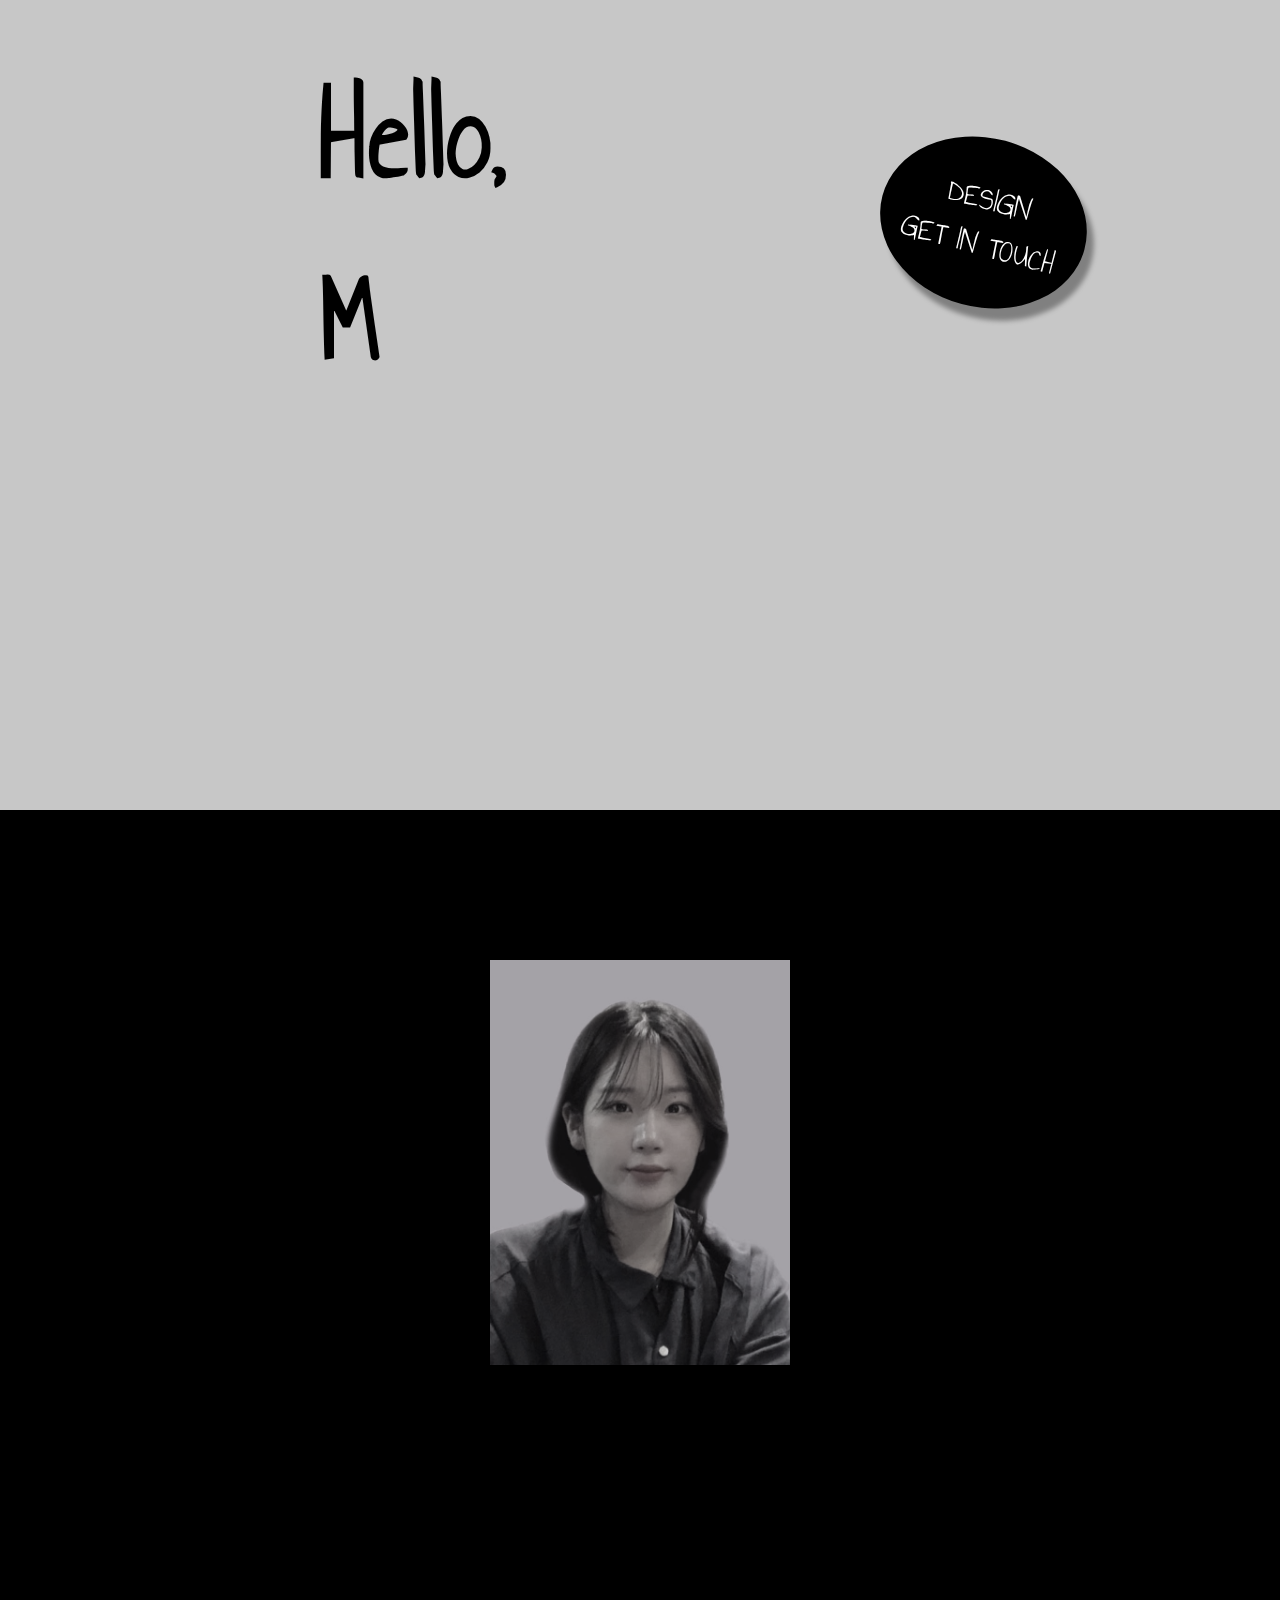
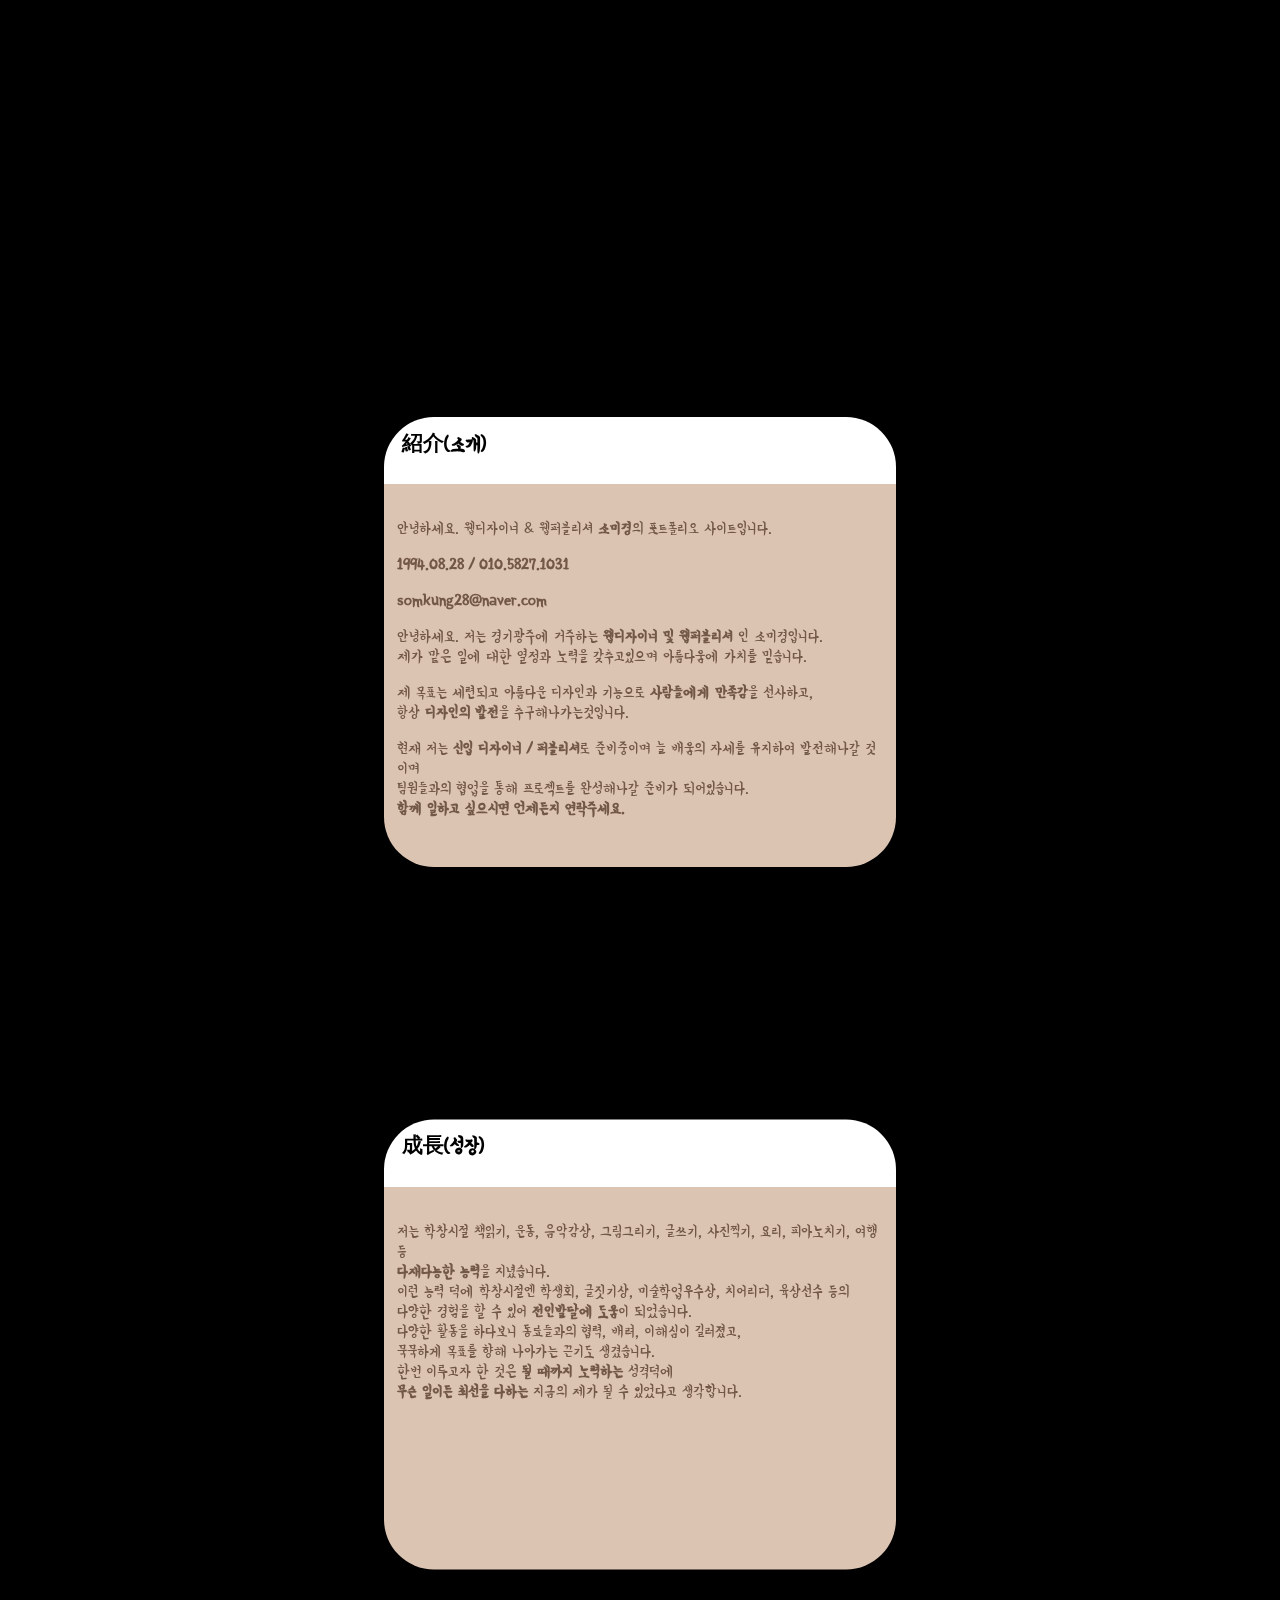
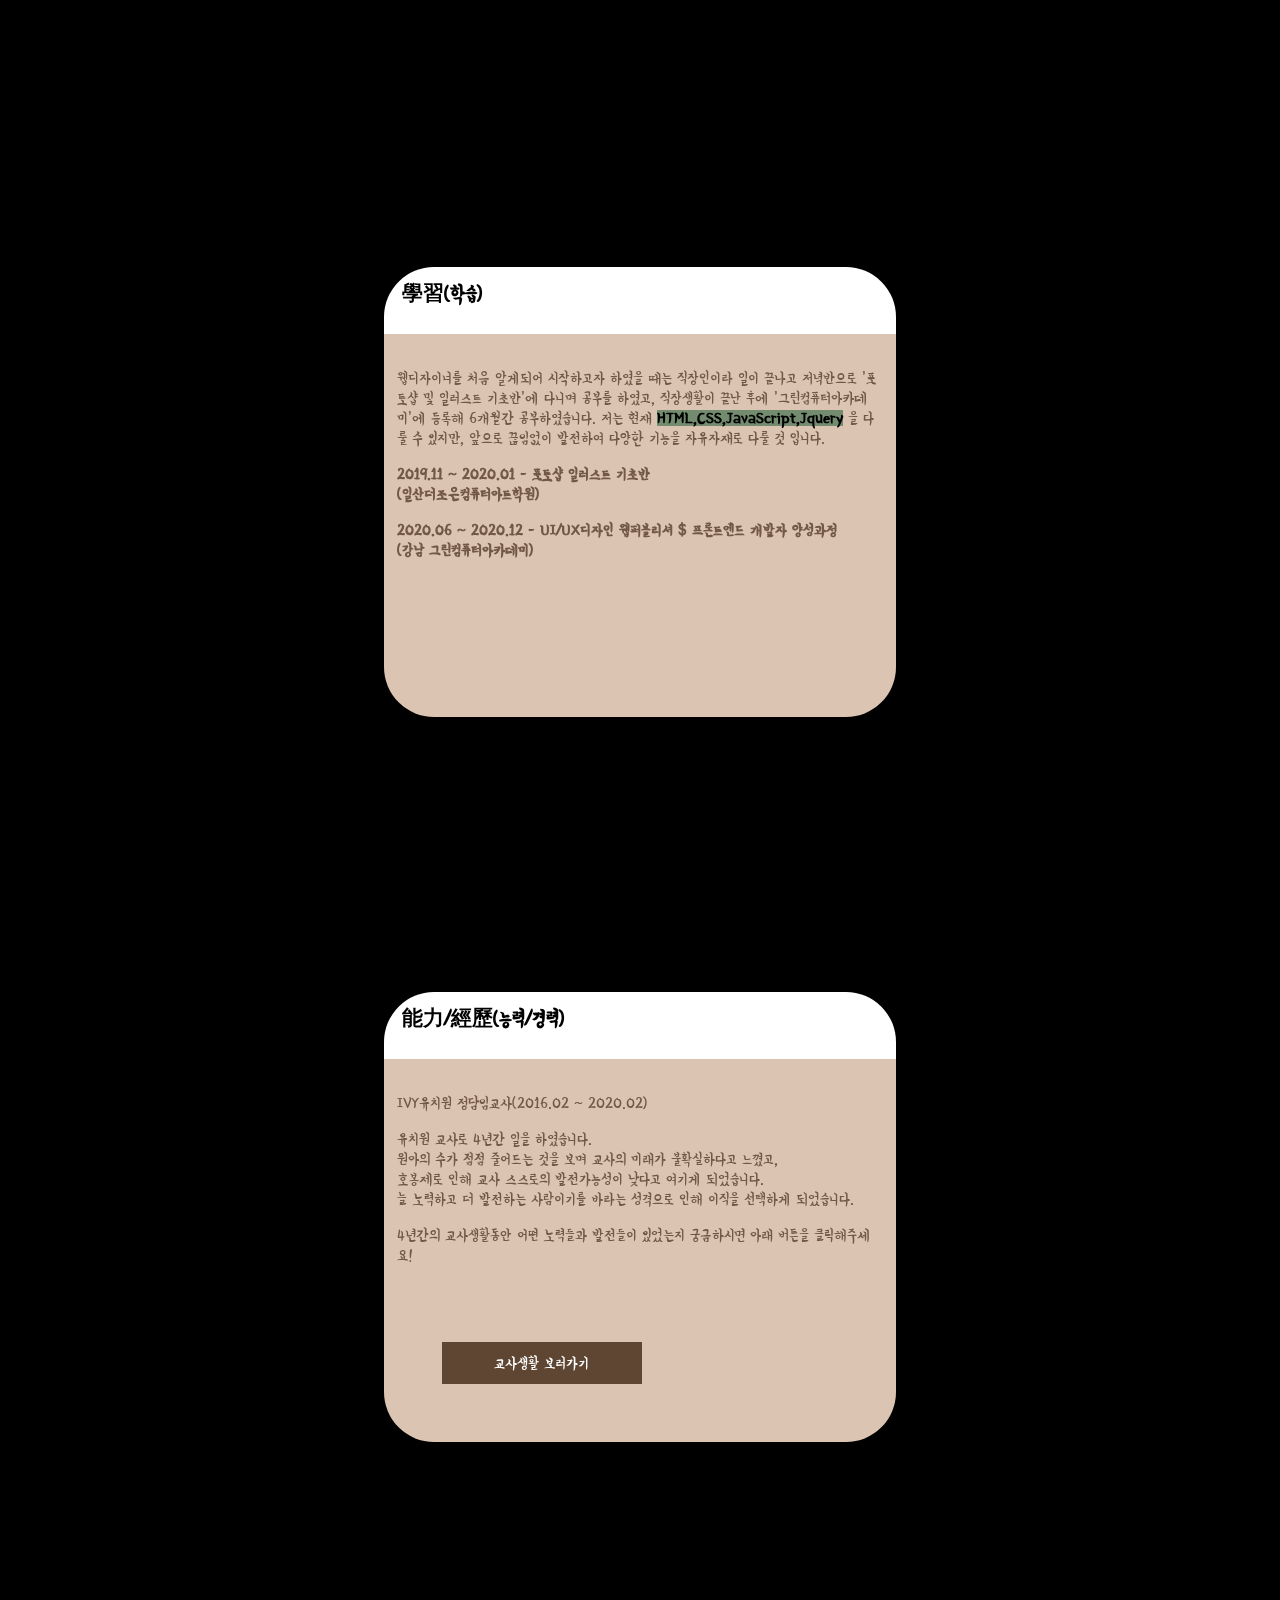
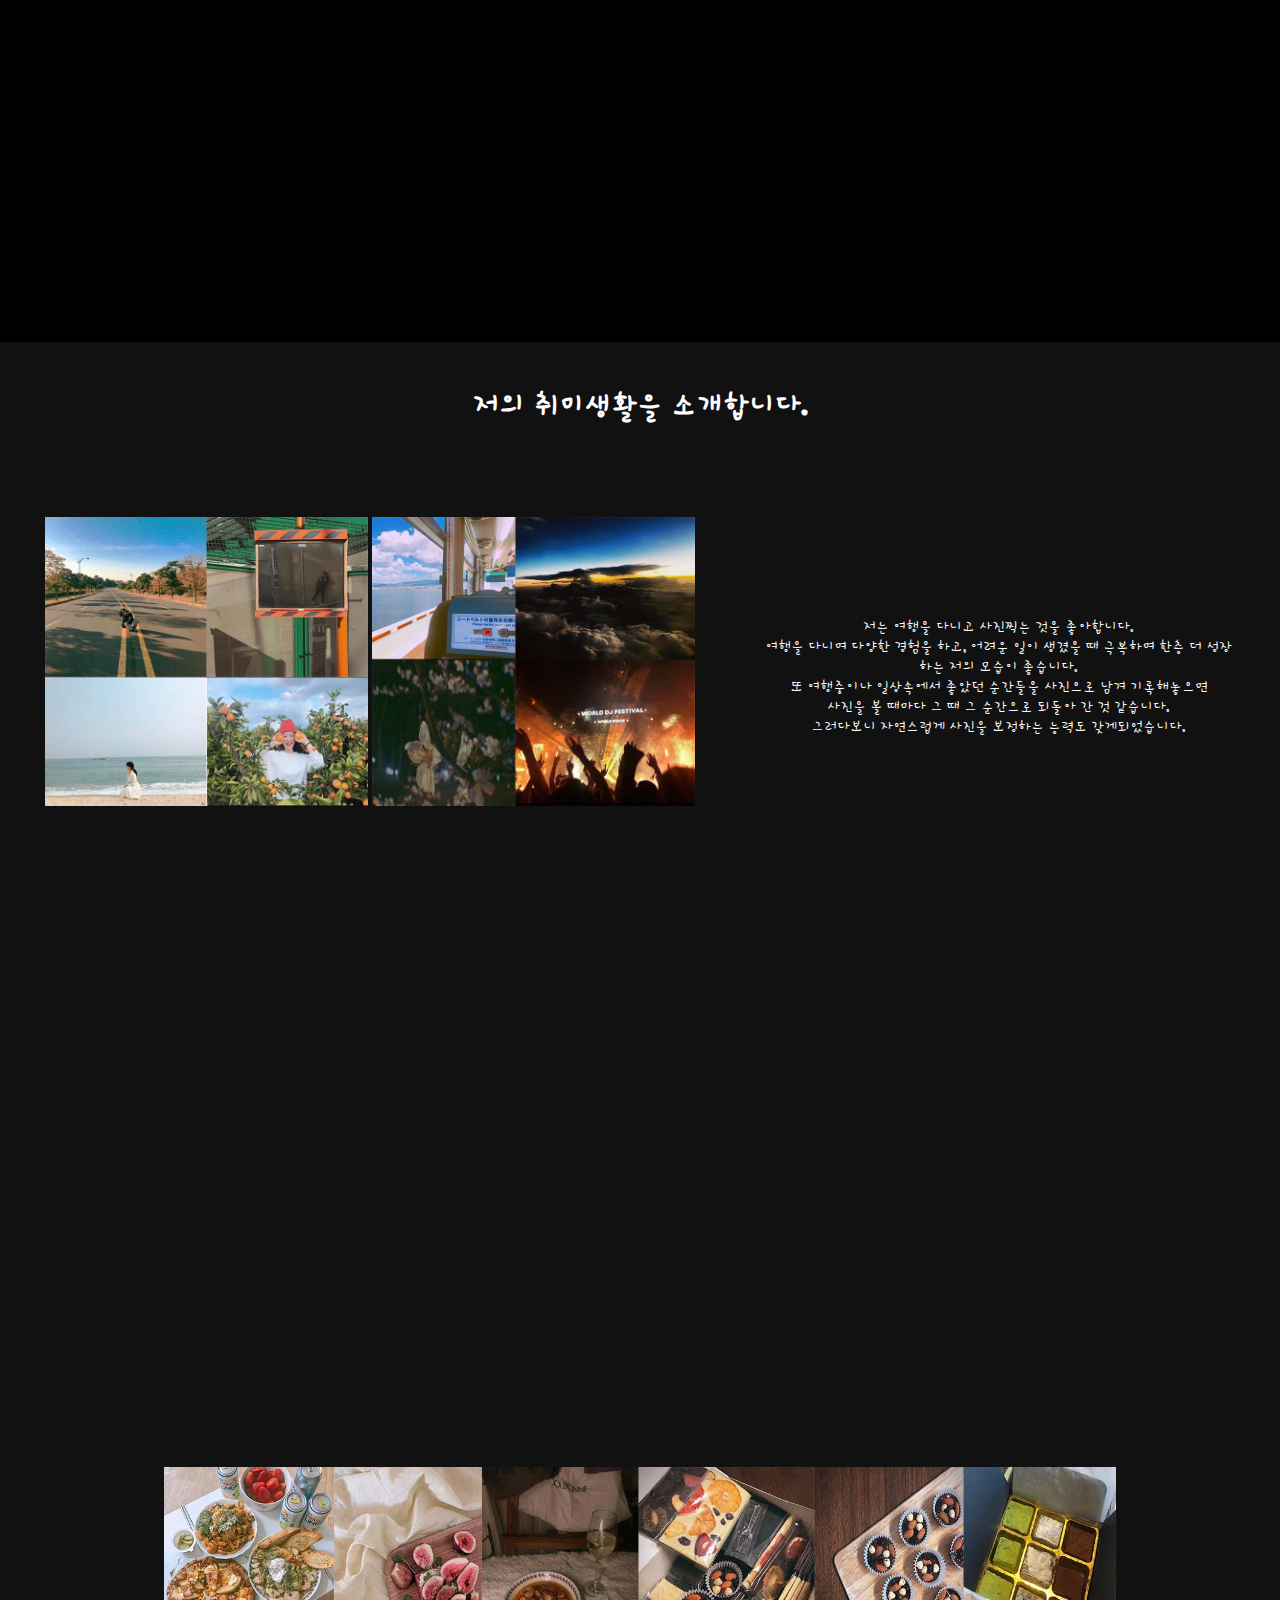
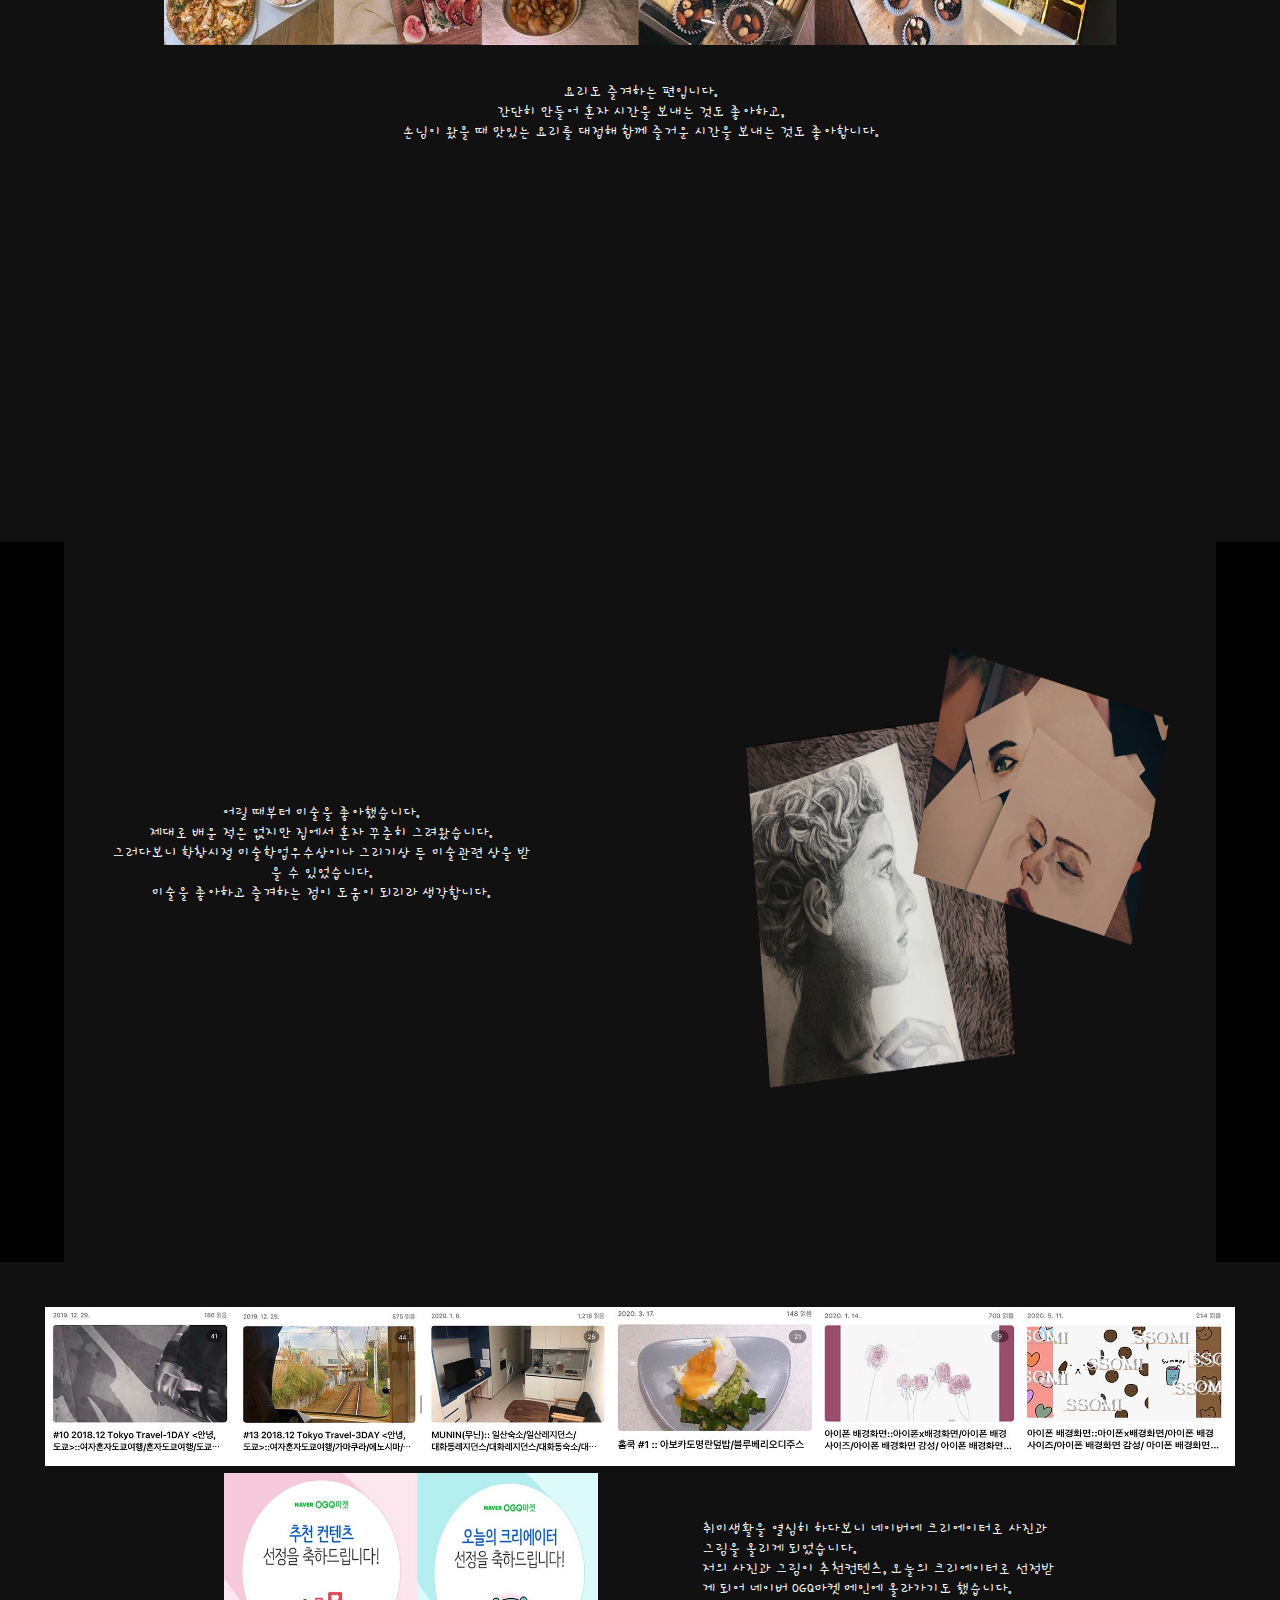
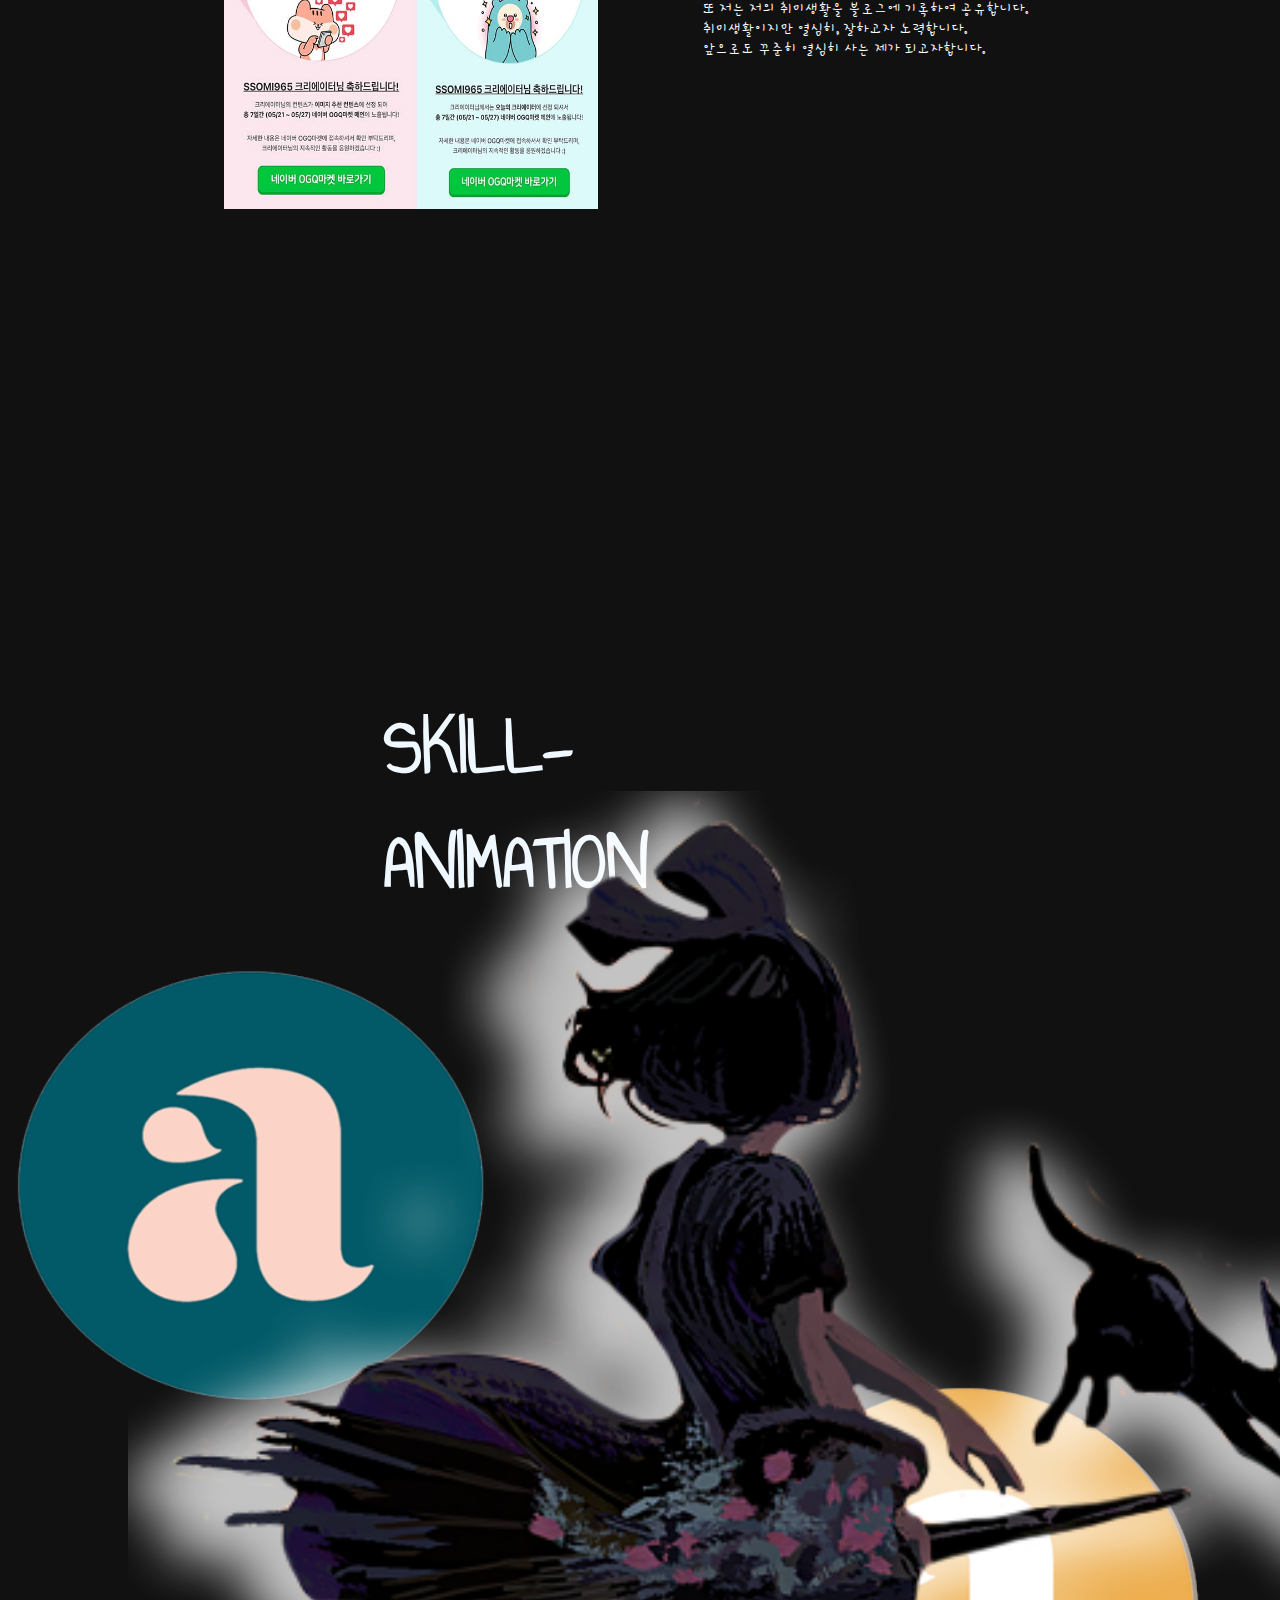
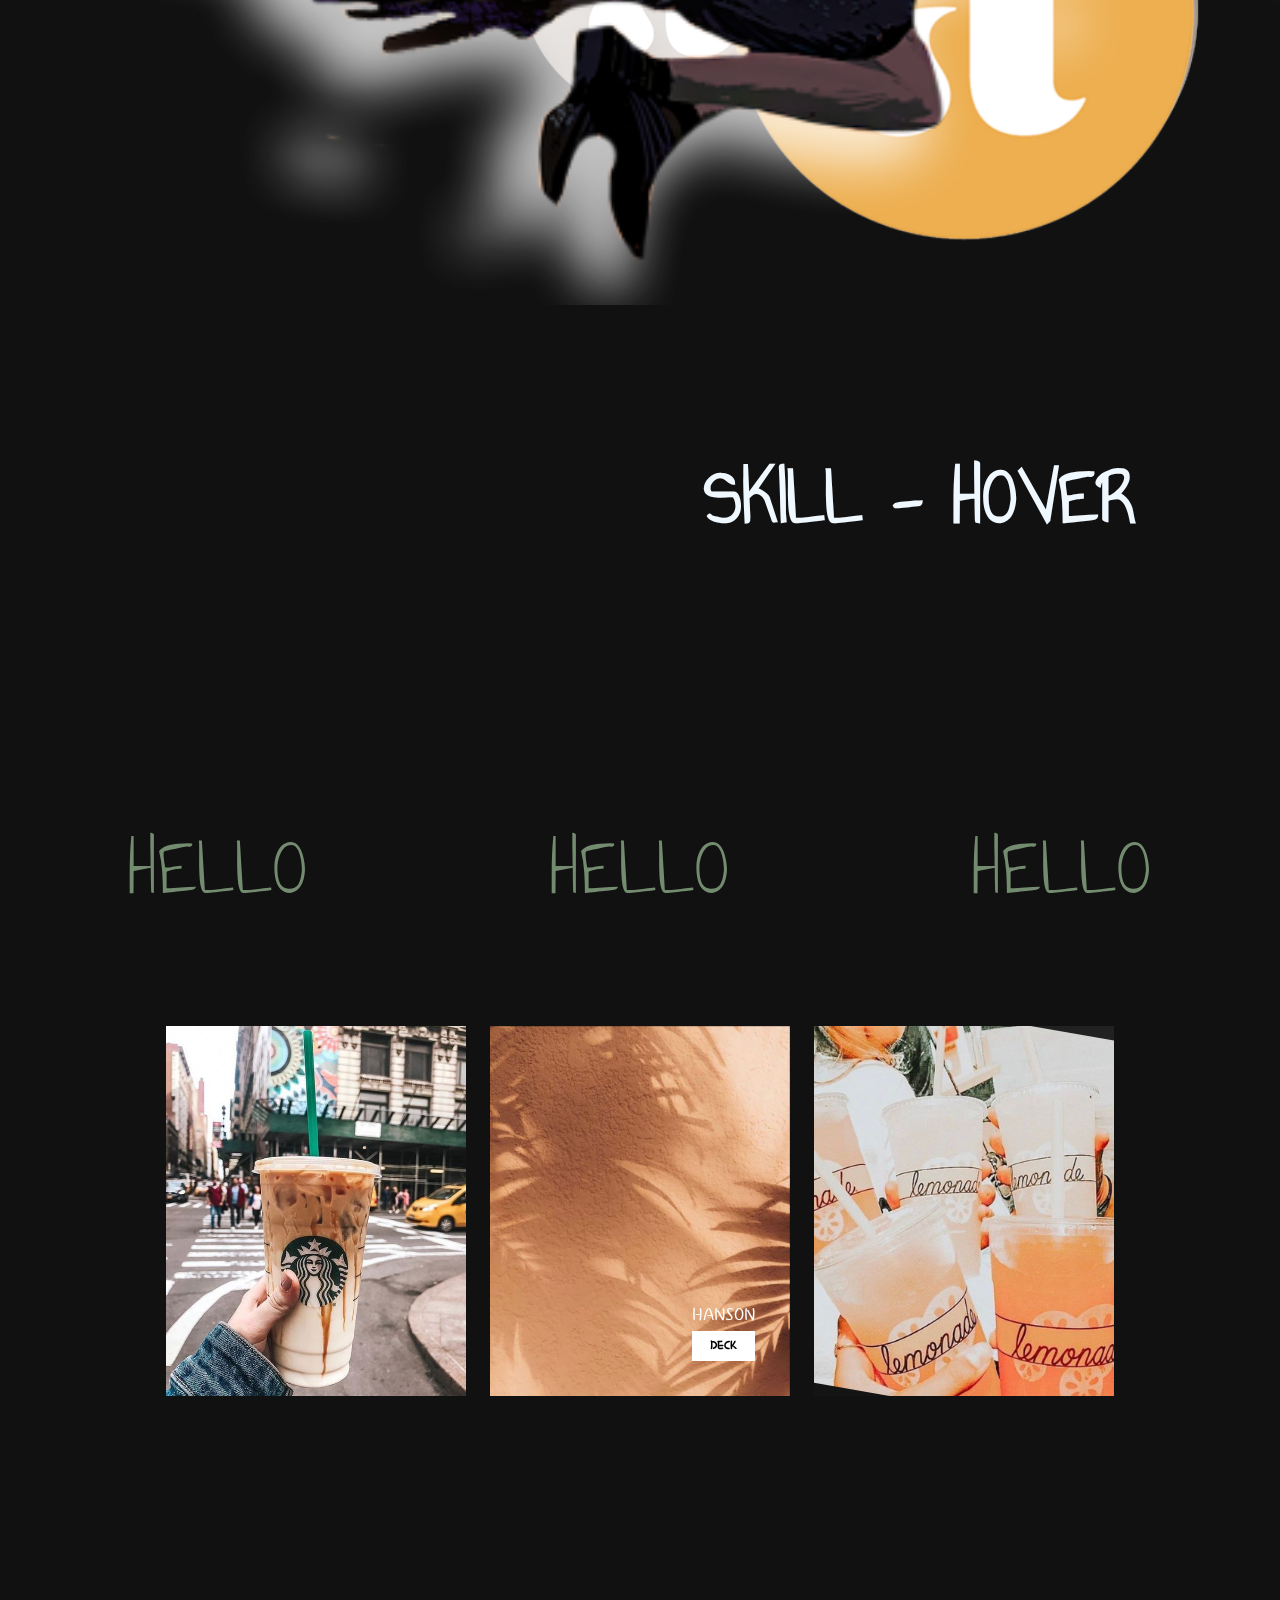
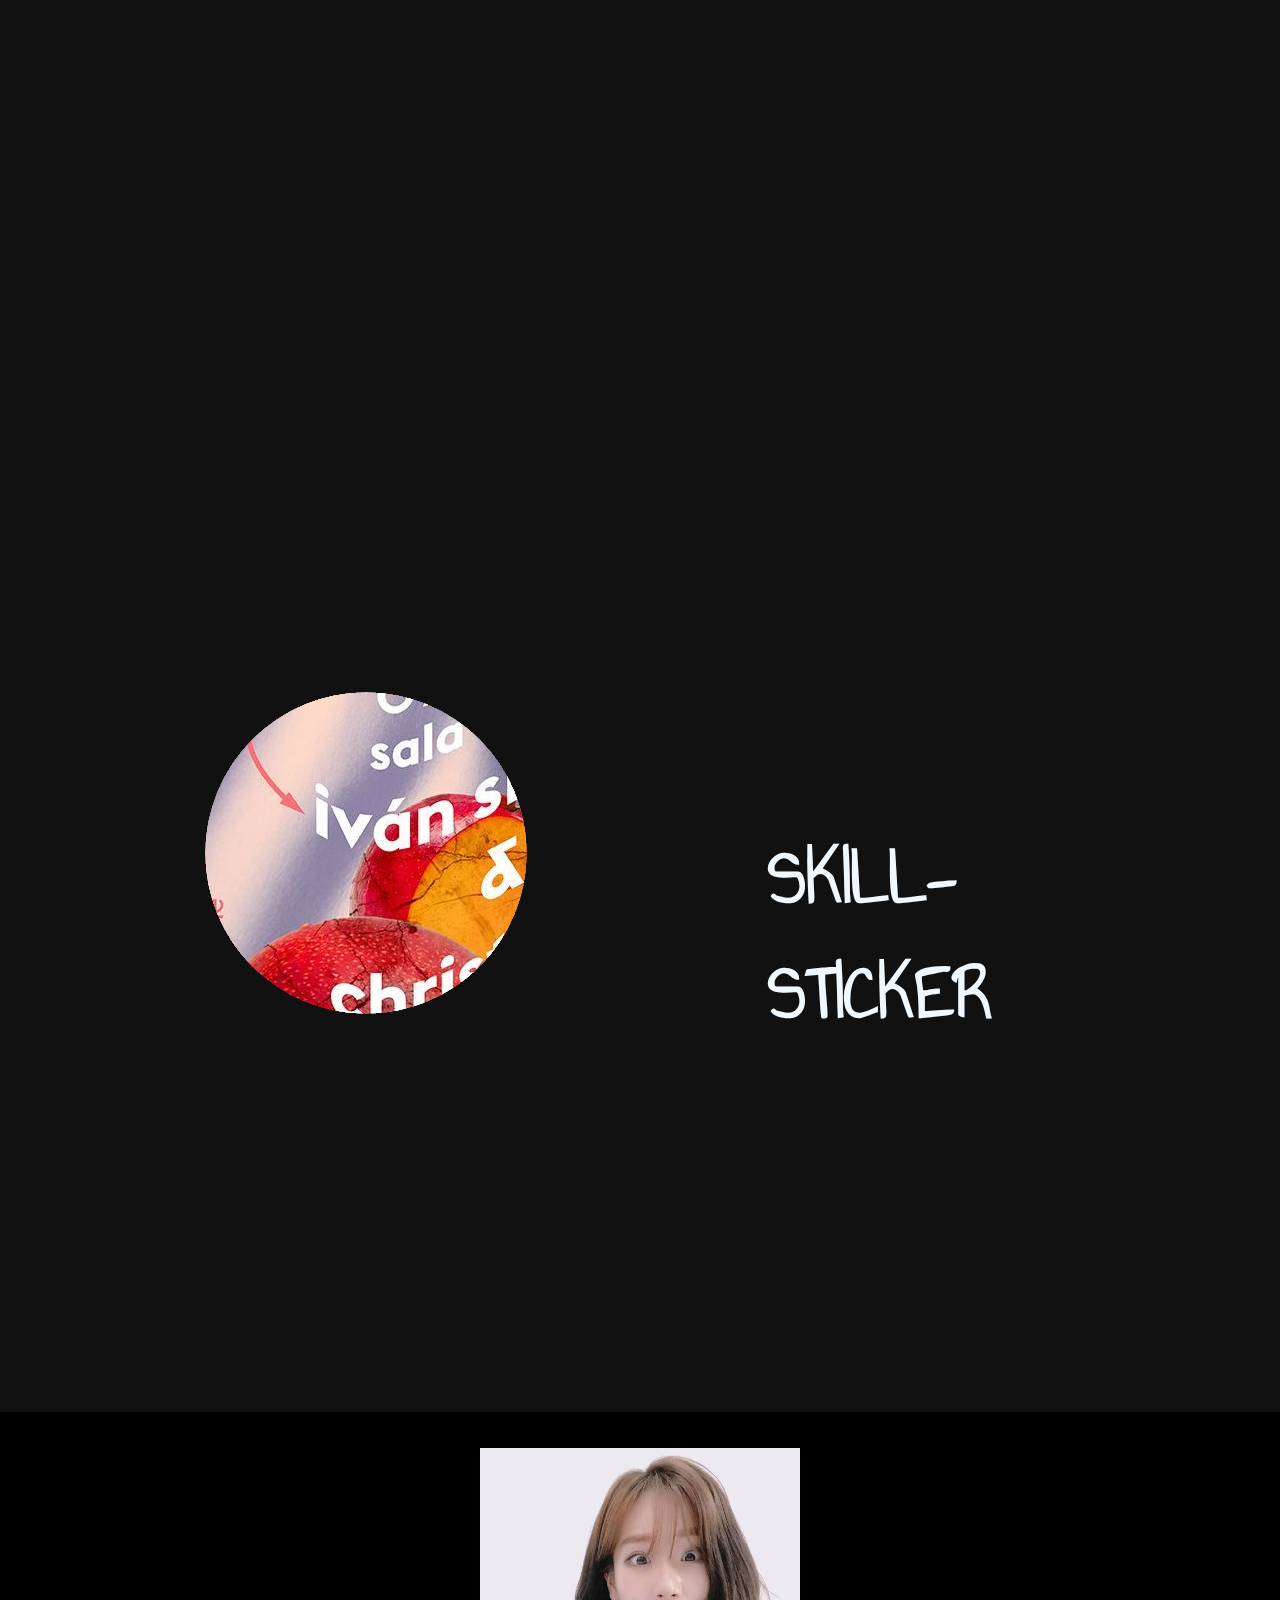
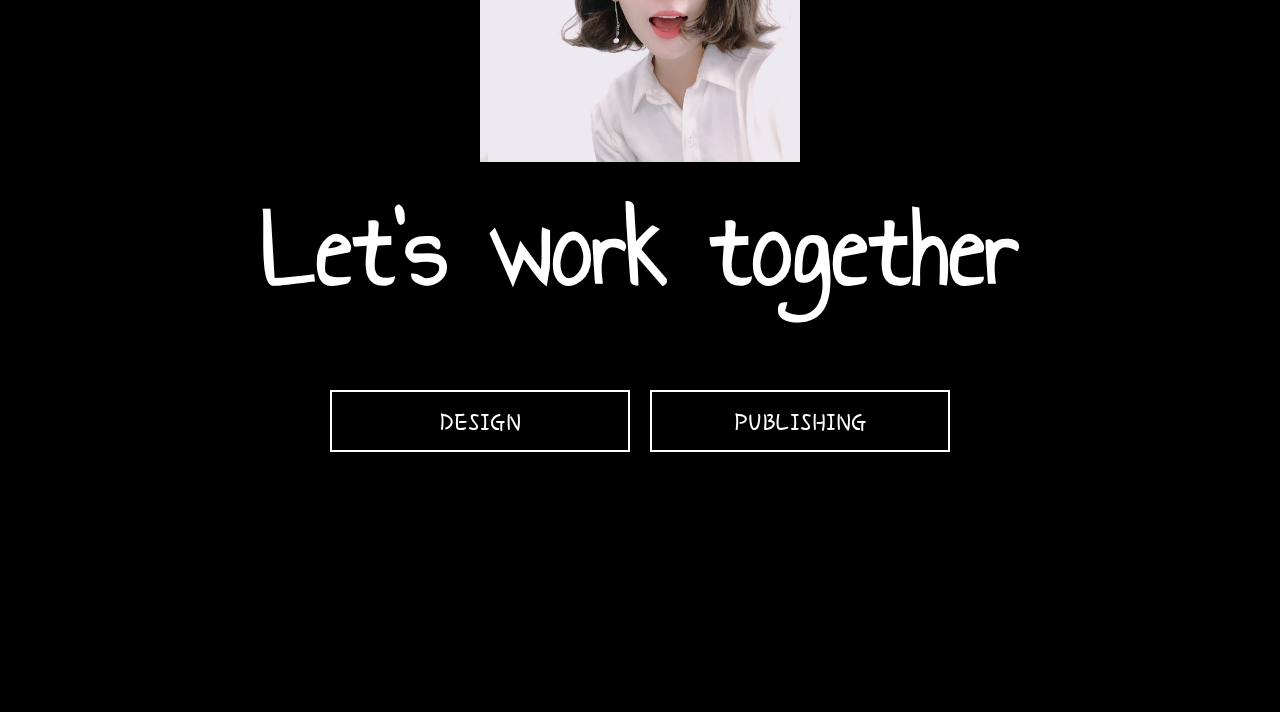
==== commit 4bced877: "." ====
--- a/about.html
+++ b/about.html
@@ -13,7 +13,6 @@
     <script src="js/about.js"></script>
 
 </head>
-<!--   http://rwdb.kr/interactionbg-2/-->
 
 <body class='outer-scratch'>
     <script>
